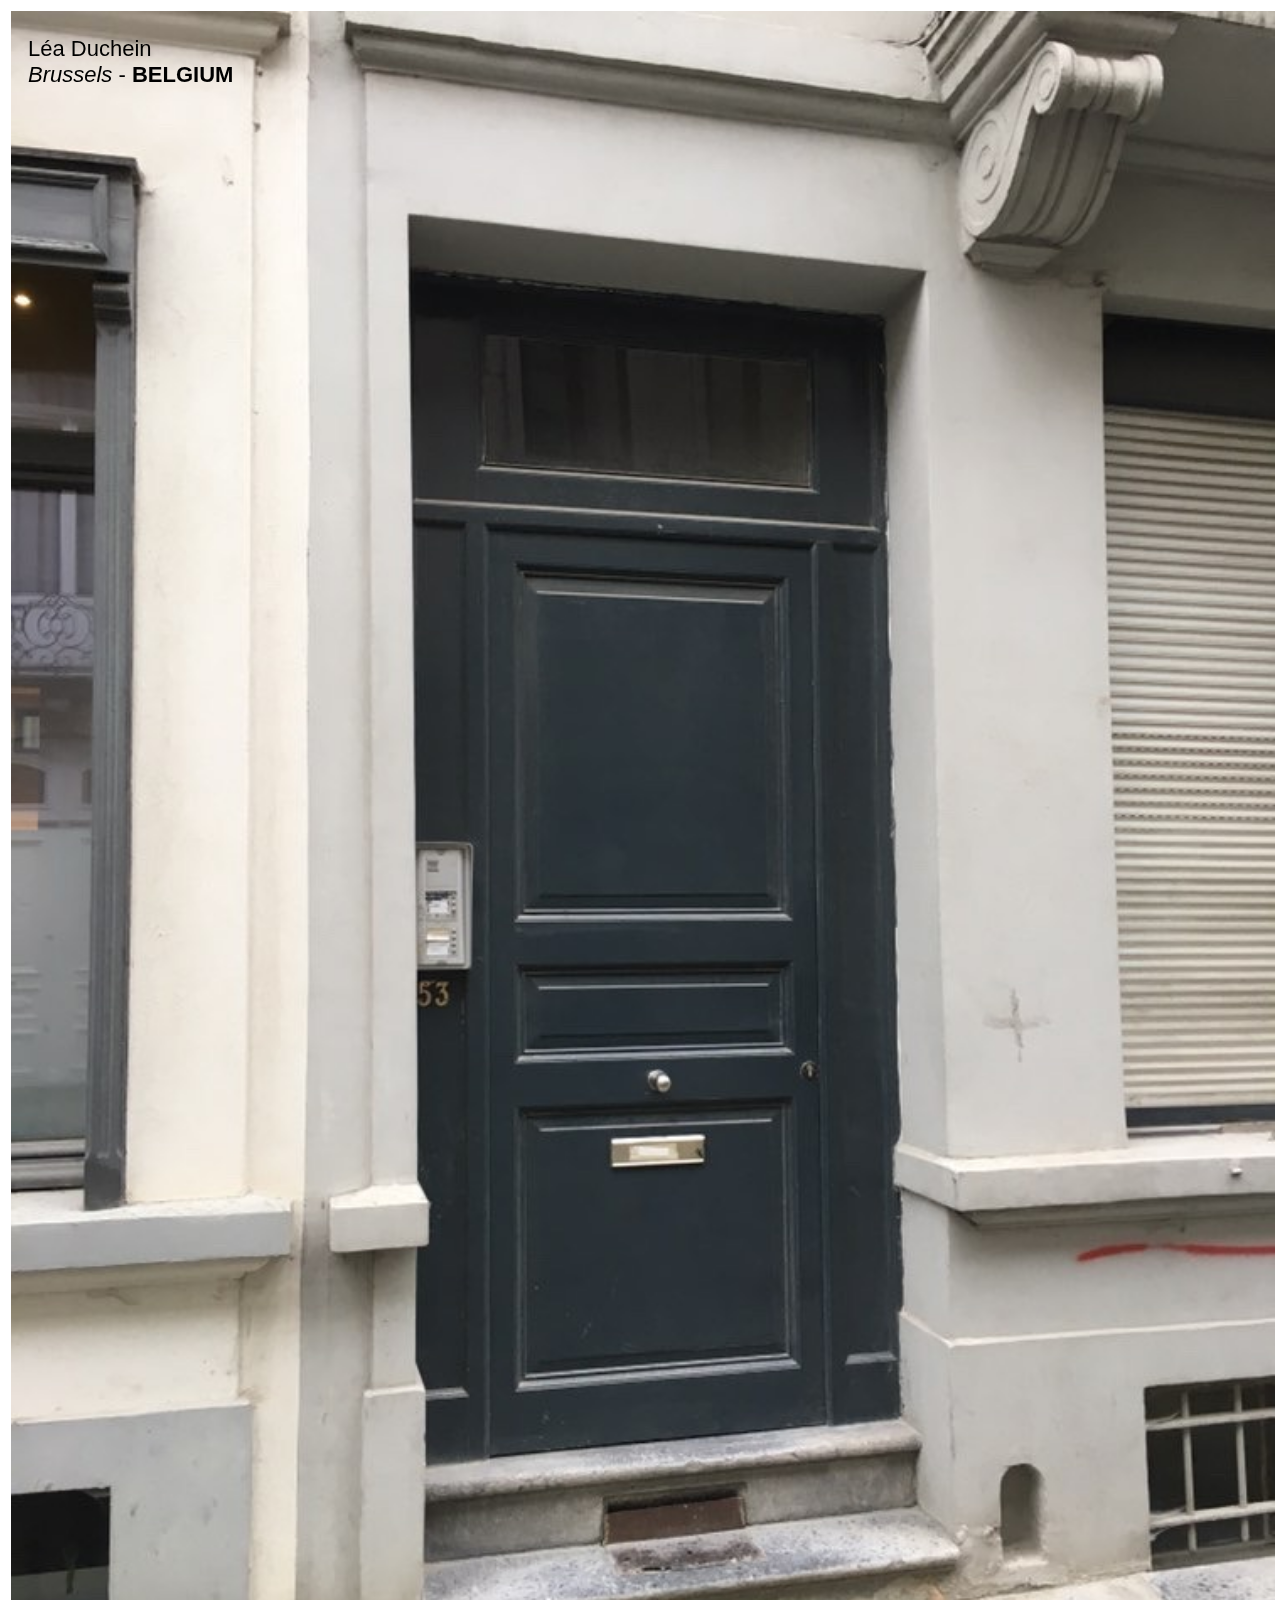
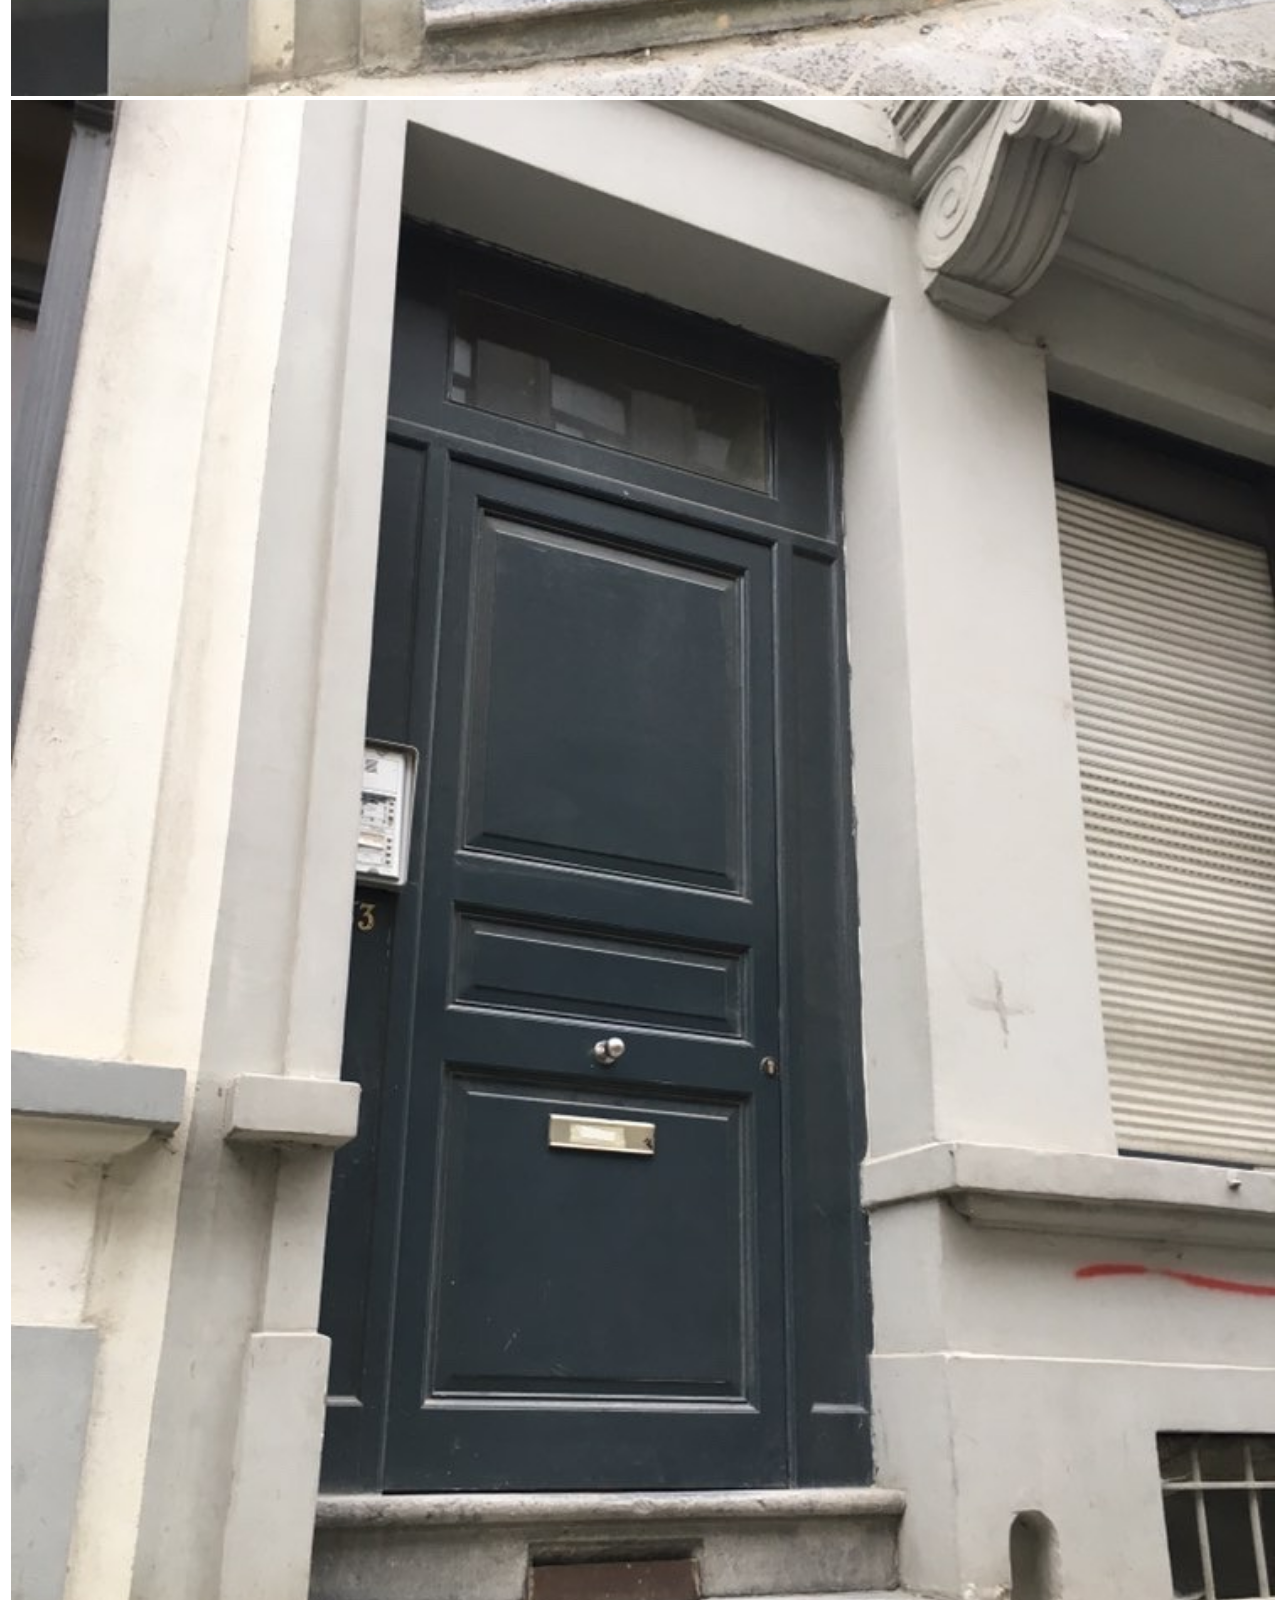
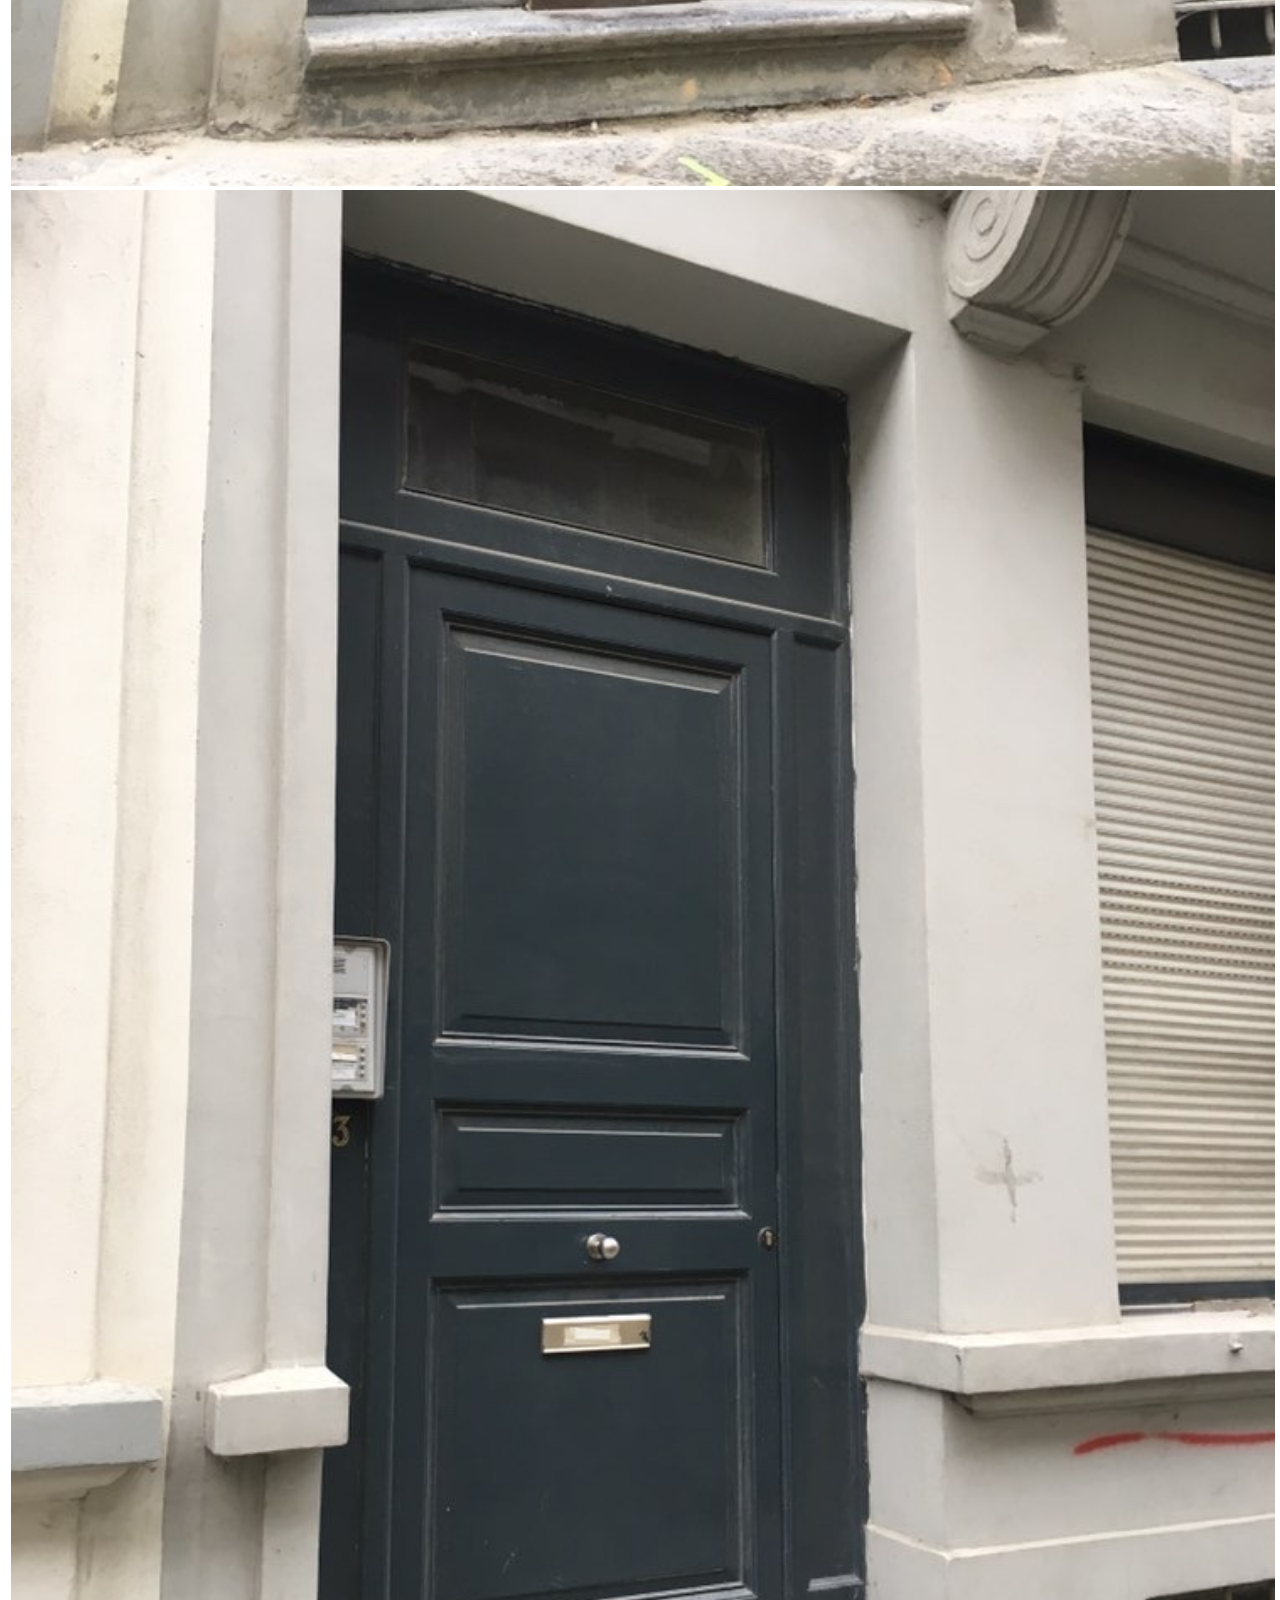
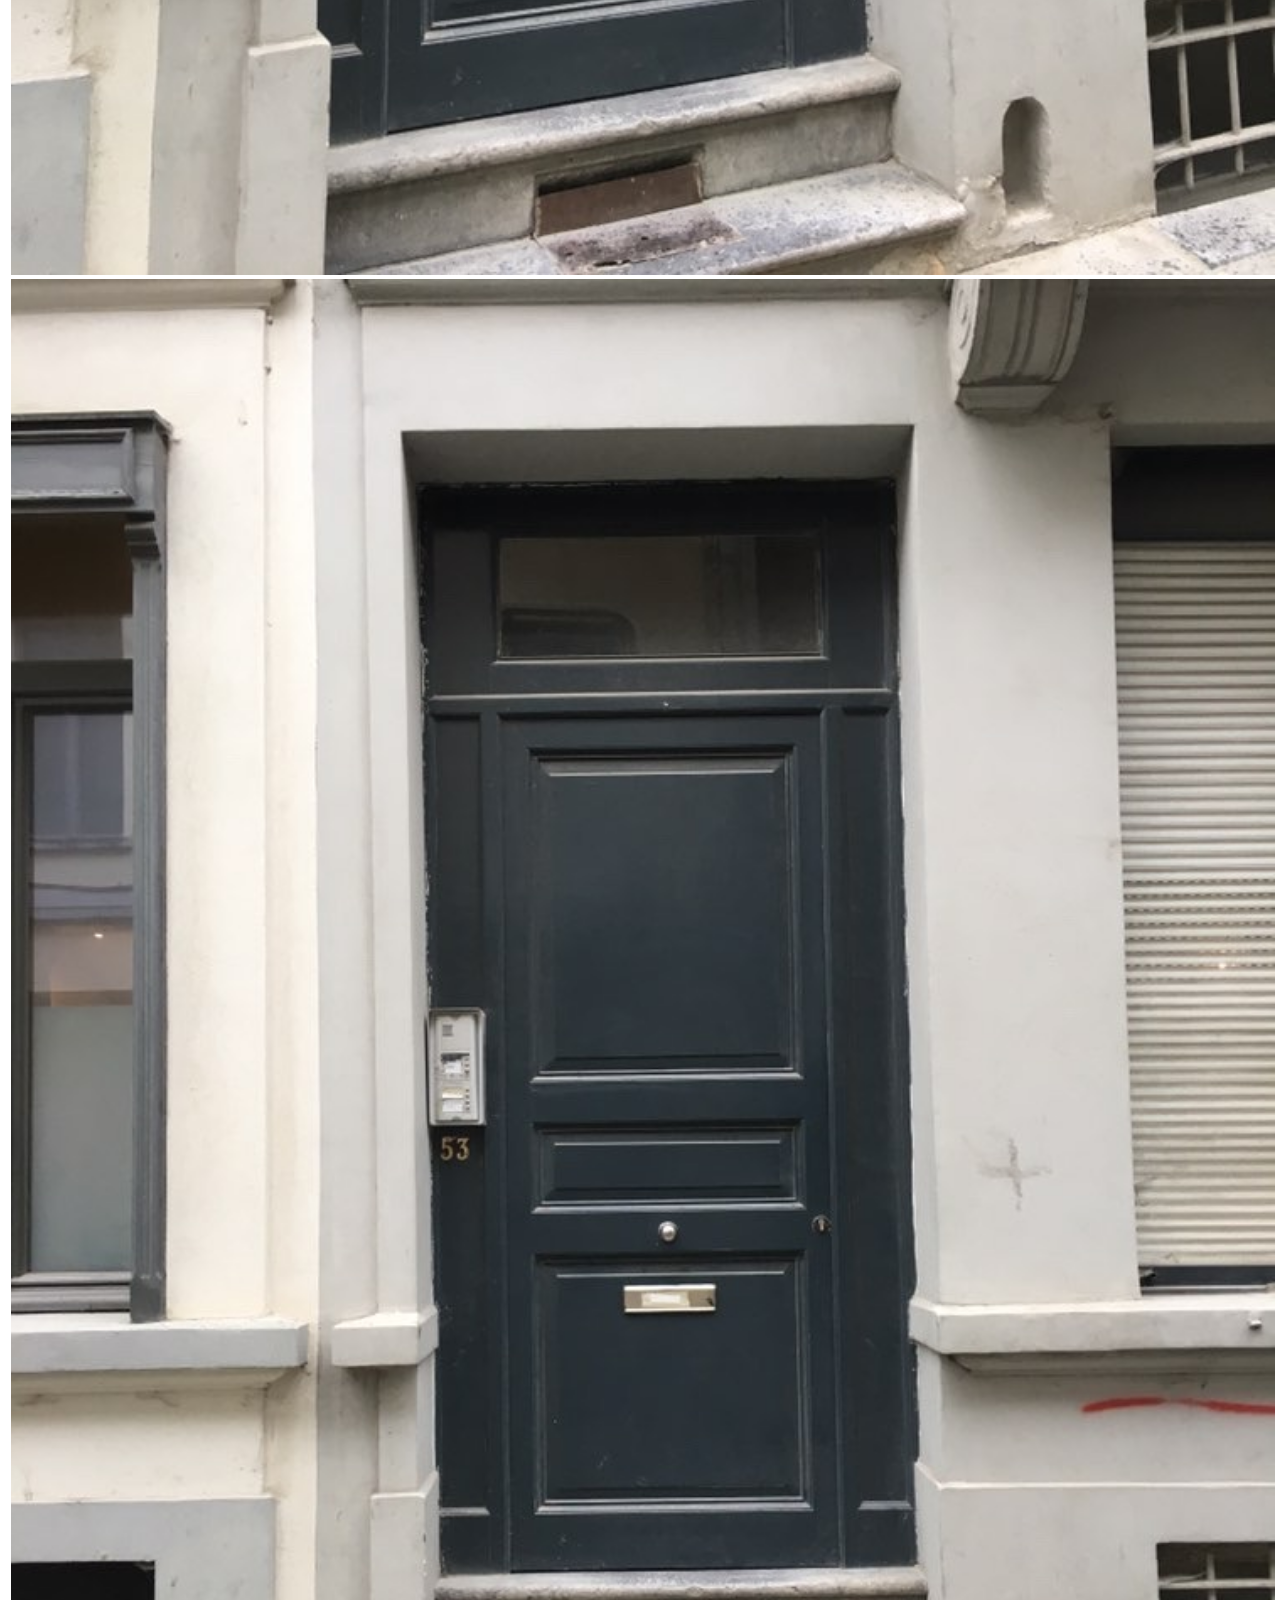
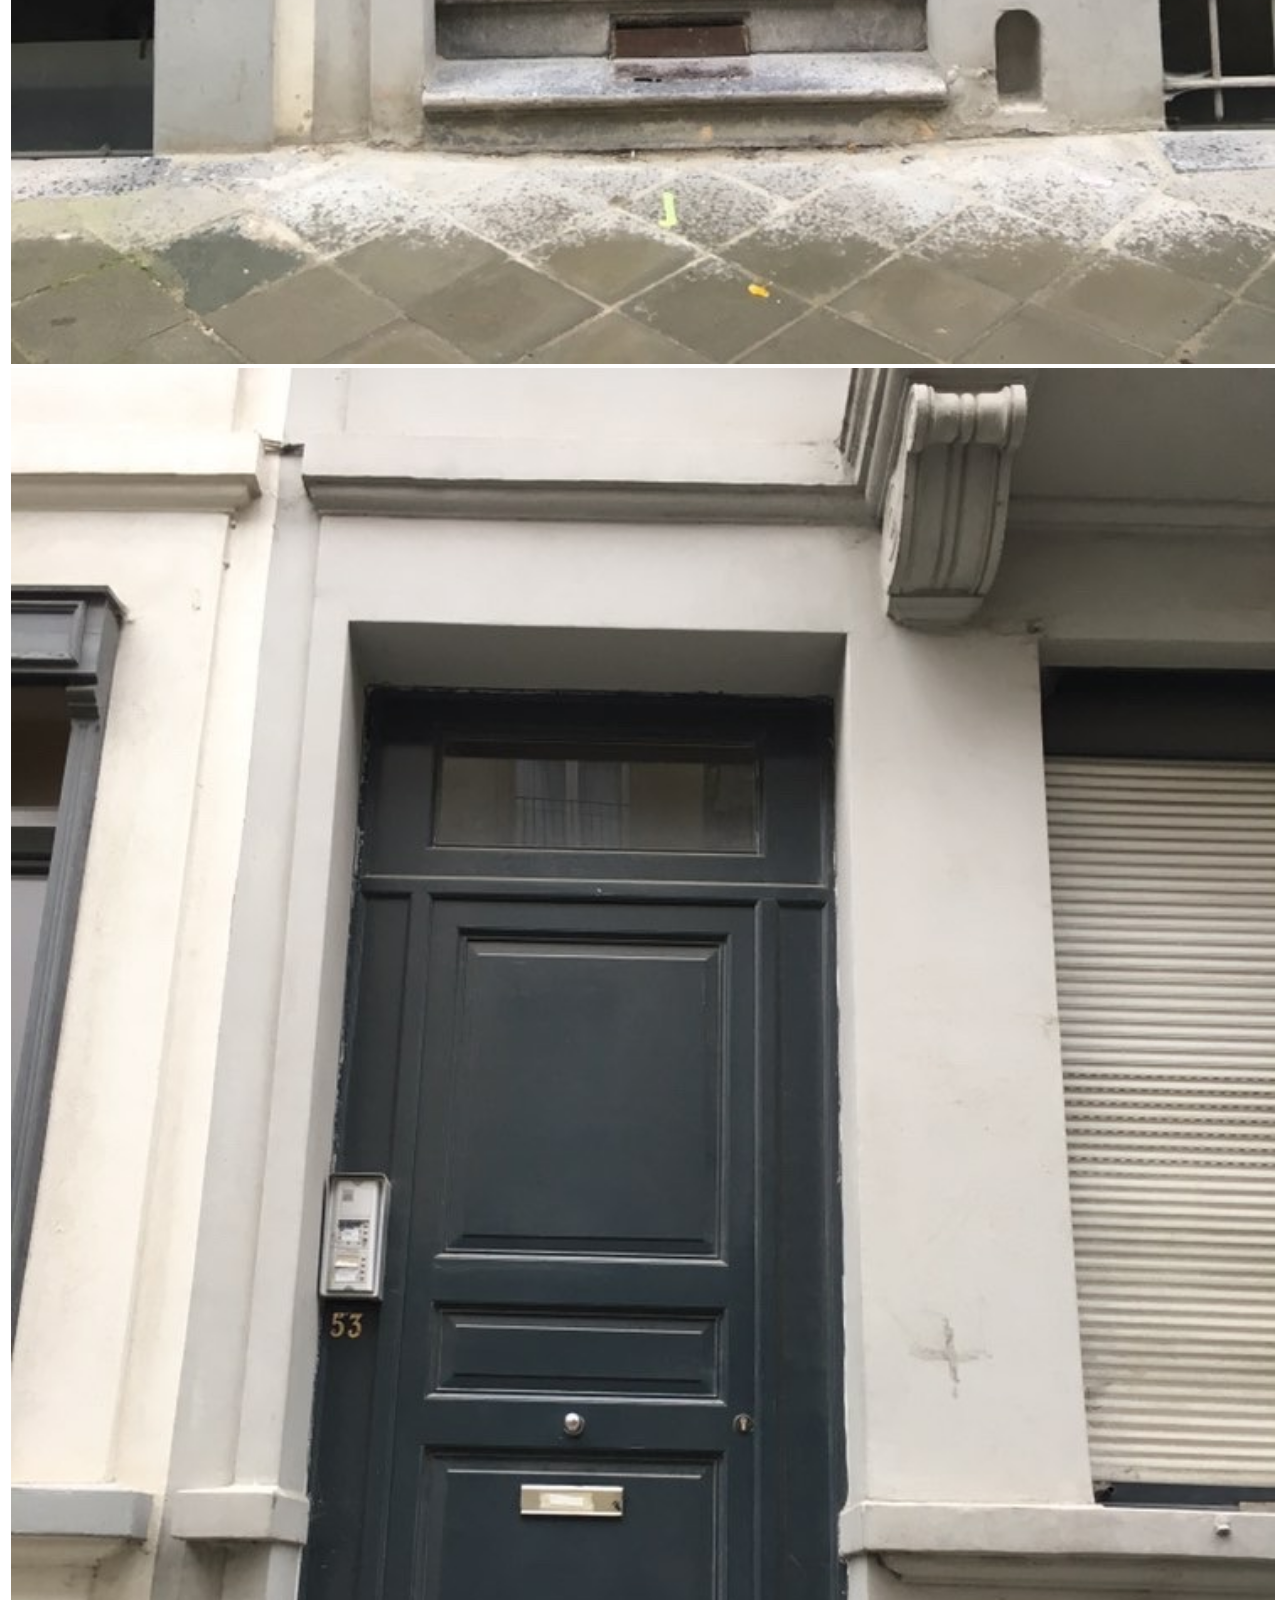
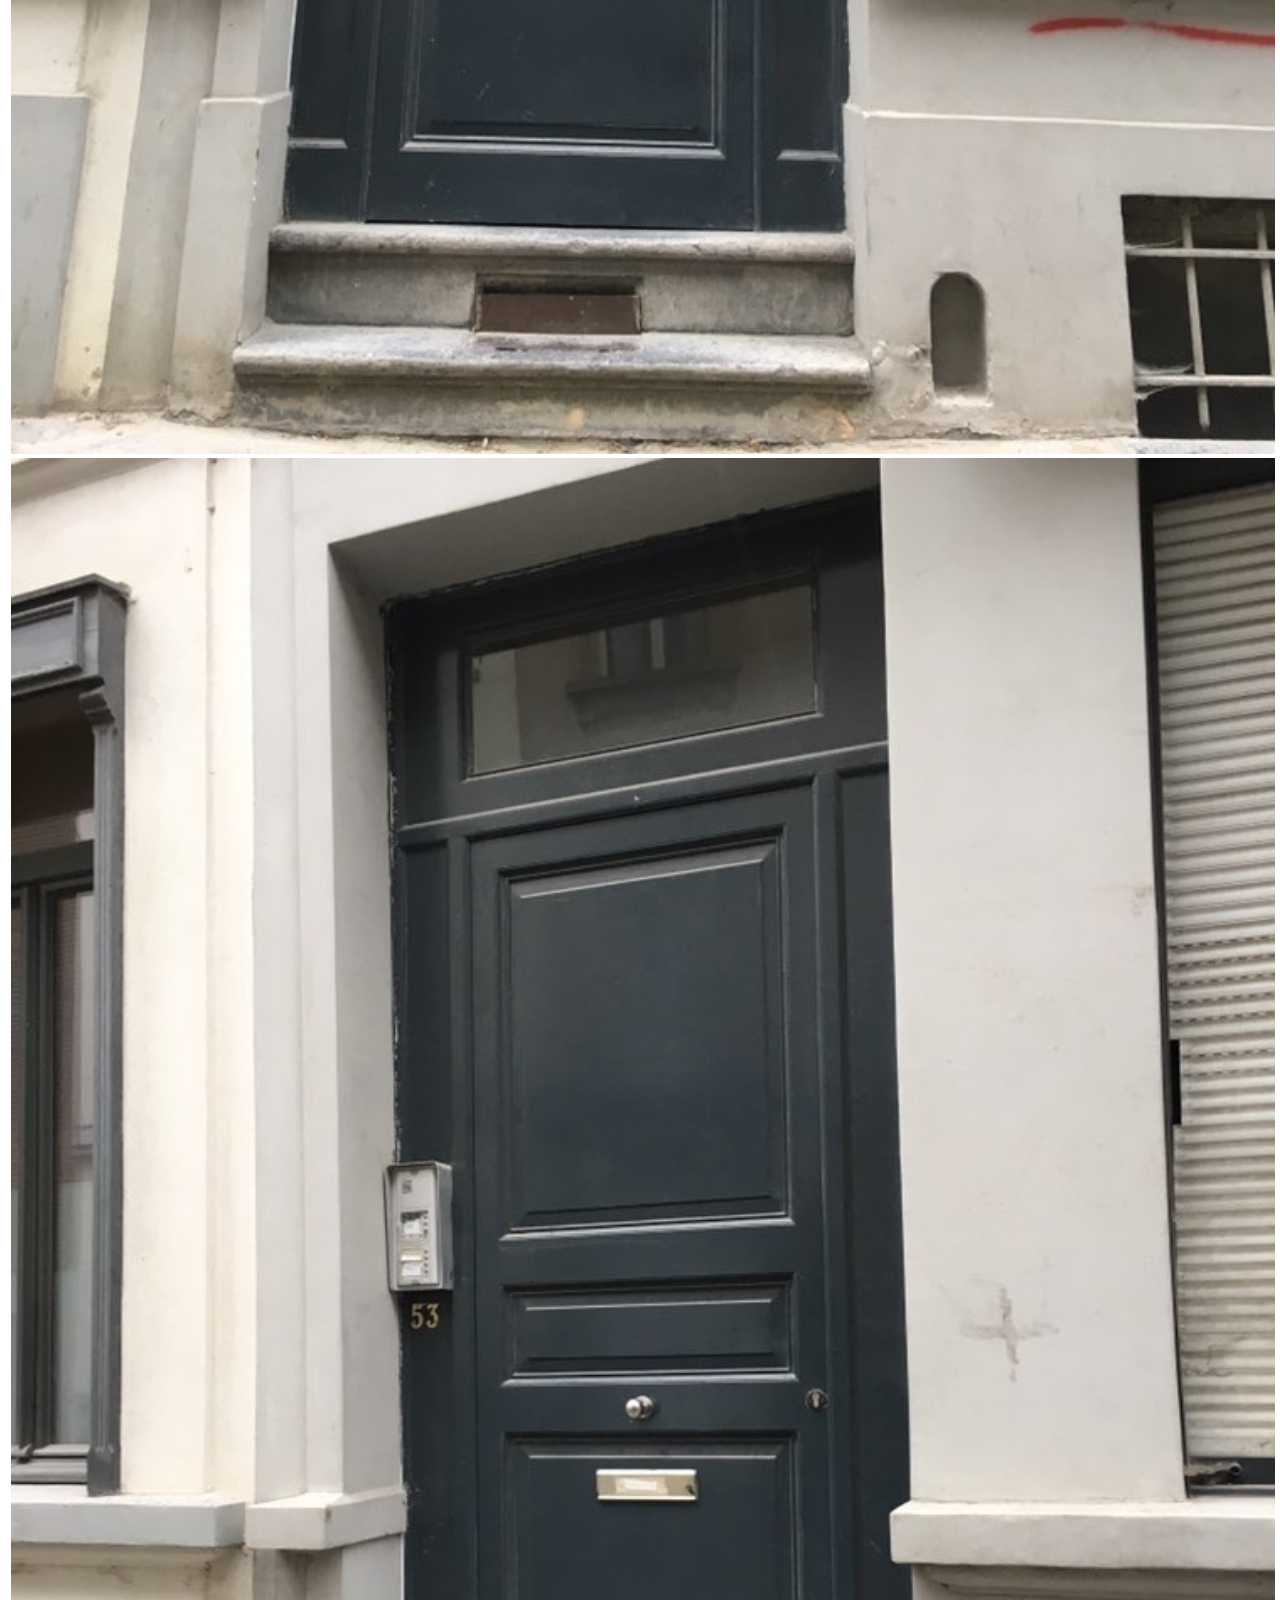
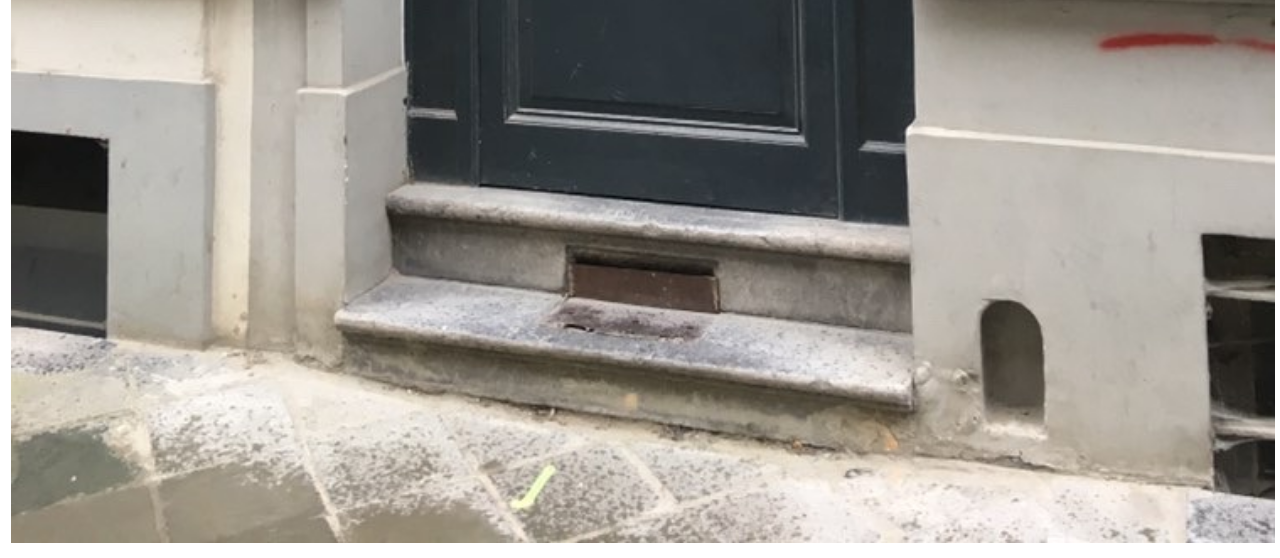
==== index-belgiumdata.html @ fcf902a3 "Add files via upload" ====
<!doctype html>

<html>

<head>
<meta charset="utf-8">
<meta name="viewport" content="width=device-width, initial-scale=1.0">
<title>initial data</title>
<link rel="stylesheet" href="belgiumdata.css">

</head>

<body>

<div id="OvsK">
        <p><br>Léa Duchein<br><i>Brussels</i> - <b>BELGIUM</b></p>
      
</div>



    <div class="row">
        <div class="clm">
            <img src="img/lea1.JPG" alt="pic"> 
        </div>
        <div class="clm">
            <img src="img/lea2.JPG" alt="pic2">
        </div>
        <div class="clm">
            <img src="img/lea3.JPG" alt="pic3">
        </div>
        <div class="clm">
            <img src="img/lea4.JPG" alt="pic4">
        </div>
        <div class="clm">
            <img src="img/lea5.JPG" alt="pic5" >
        </div>
        <div class="clm">
            <img src="img/lea6.JPG" alt="pic6" >
        </div>
    </div>
     
  

     

</body>
</html>
---- belgiumdata.css ----
* {
    margin: 10;
    padding: 0;
}

body {

}

img {

width: 100%;
height: auto;
}
#OvsK {
    font-family: Arial, Helvetica, sans-serif;
    position: fixed;
    font-size:22px;
    margin-top: -20px;
    margin-left: 20px;
    color:black;
    z-index: 99;
    }

/*
body {
    font-family: Arial, Helvetica, sans-serif;
    font-size: 0.8em;
    width:1000vw; /* Bien sûr, plus on a de section ensuite, plus il faut agrandir cette valeur 
    overflow-y: hidden;
    background: white;
} 

#section-intro {
    

    background: white;
    width:95vw;
    overflow-y: hidden;
}

.column {
    float: left;
    width: 33.33%;
    padding: 5px;
  }
  
  Clear floats after image containers 
  
  */

.row {
    width:100%;  
    padding:3px;
    
    flex-wrap: wrap;
    width: 100%;
}

  .row::after {
    content: "";
    clear: both;
    display: table;
  }

  .h1 {
    vertical-align: center;
    text-align: left;
    position: absolute;
    z-index: 15;
    margin-top: -140px;
    margin-left: 15px;
    width: 100%;
    font-size: 25px;
    font-weight: normal;
    color: black;			
}
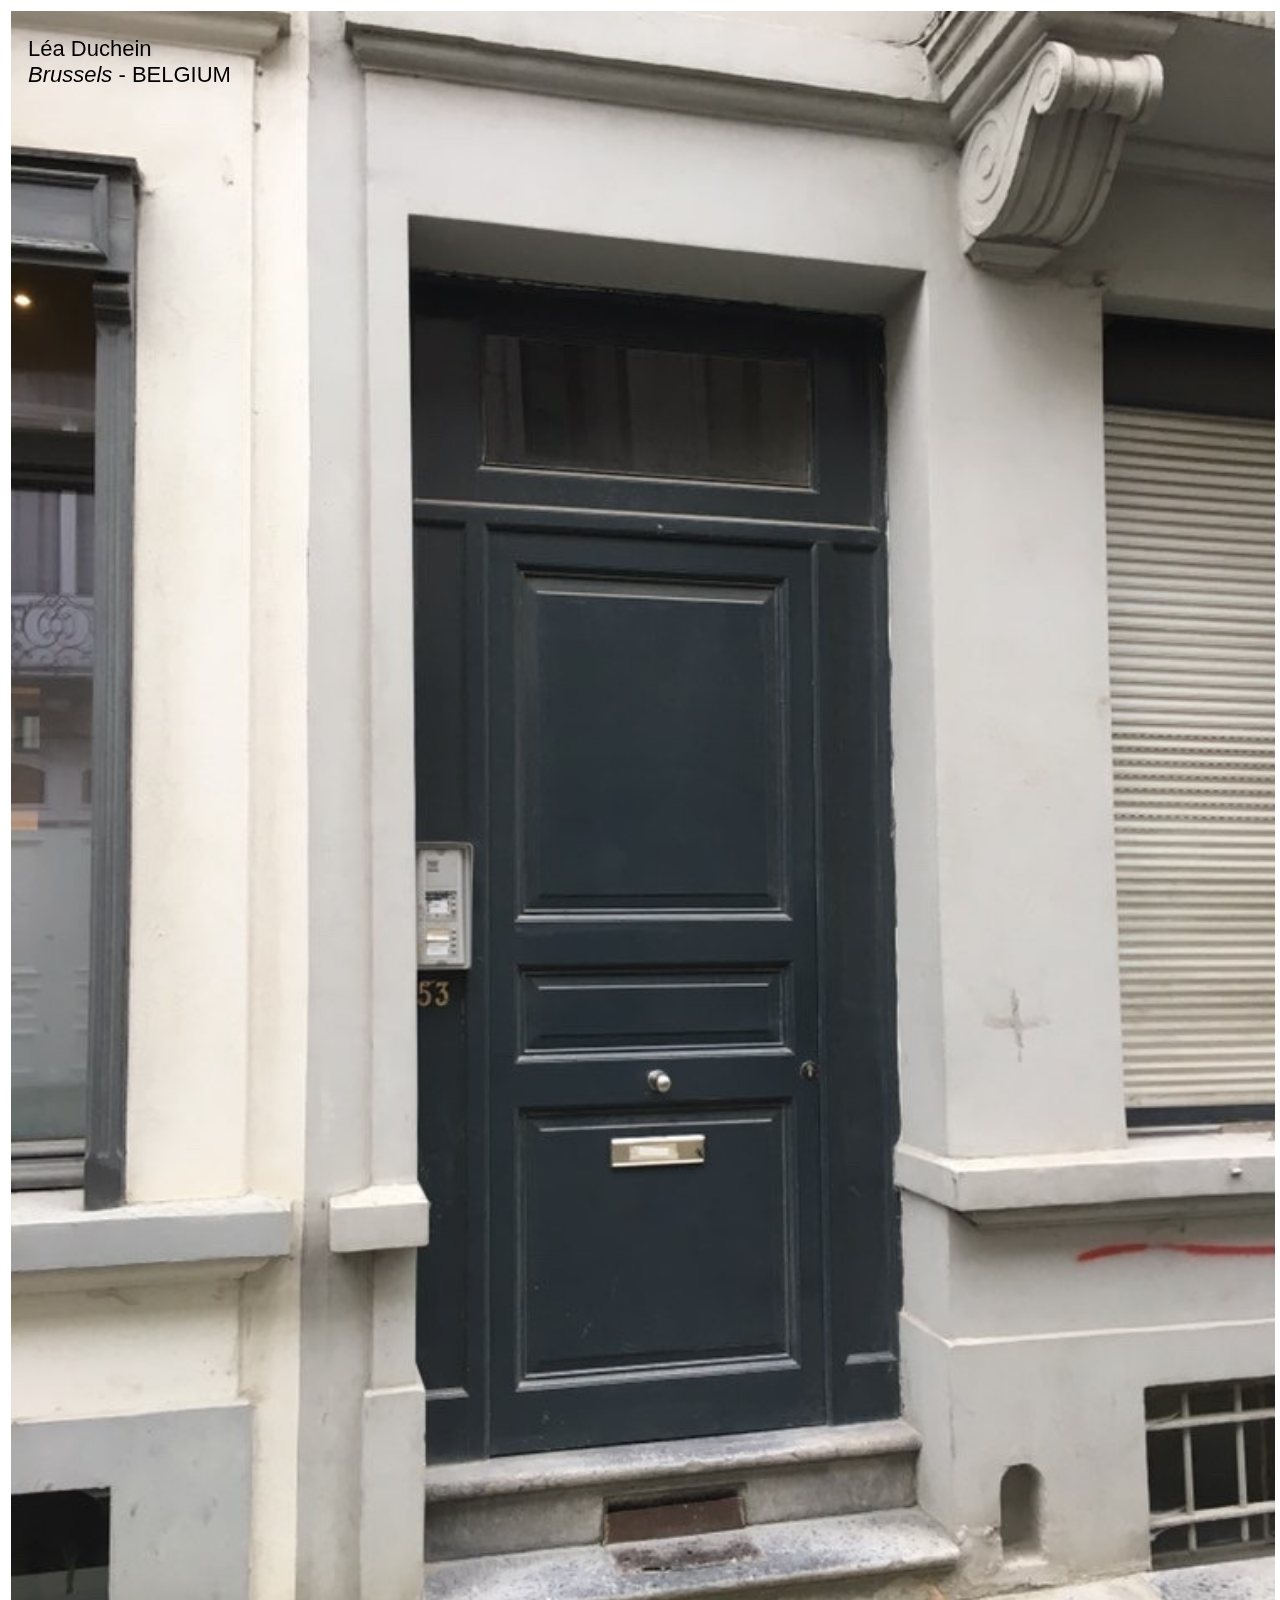
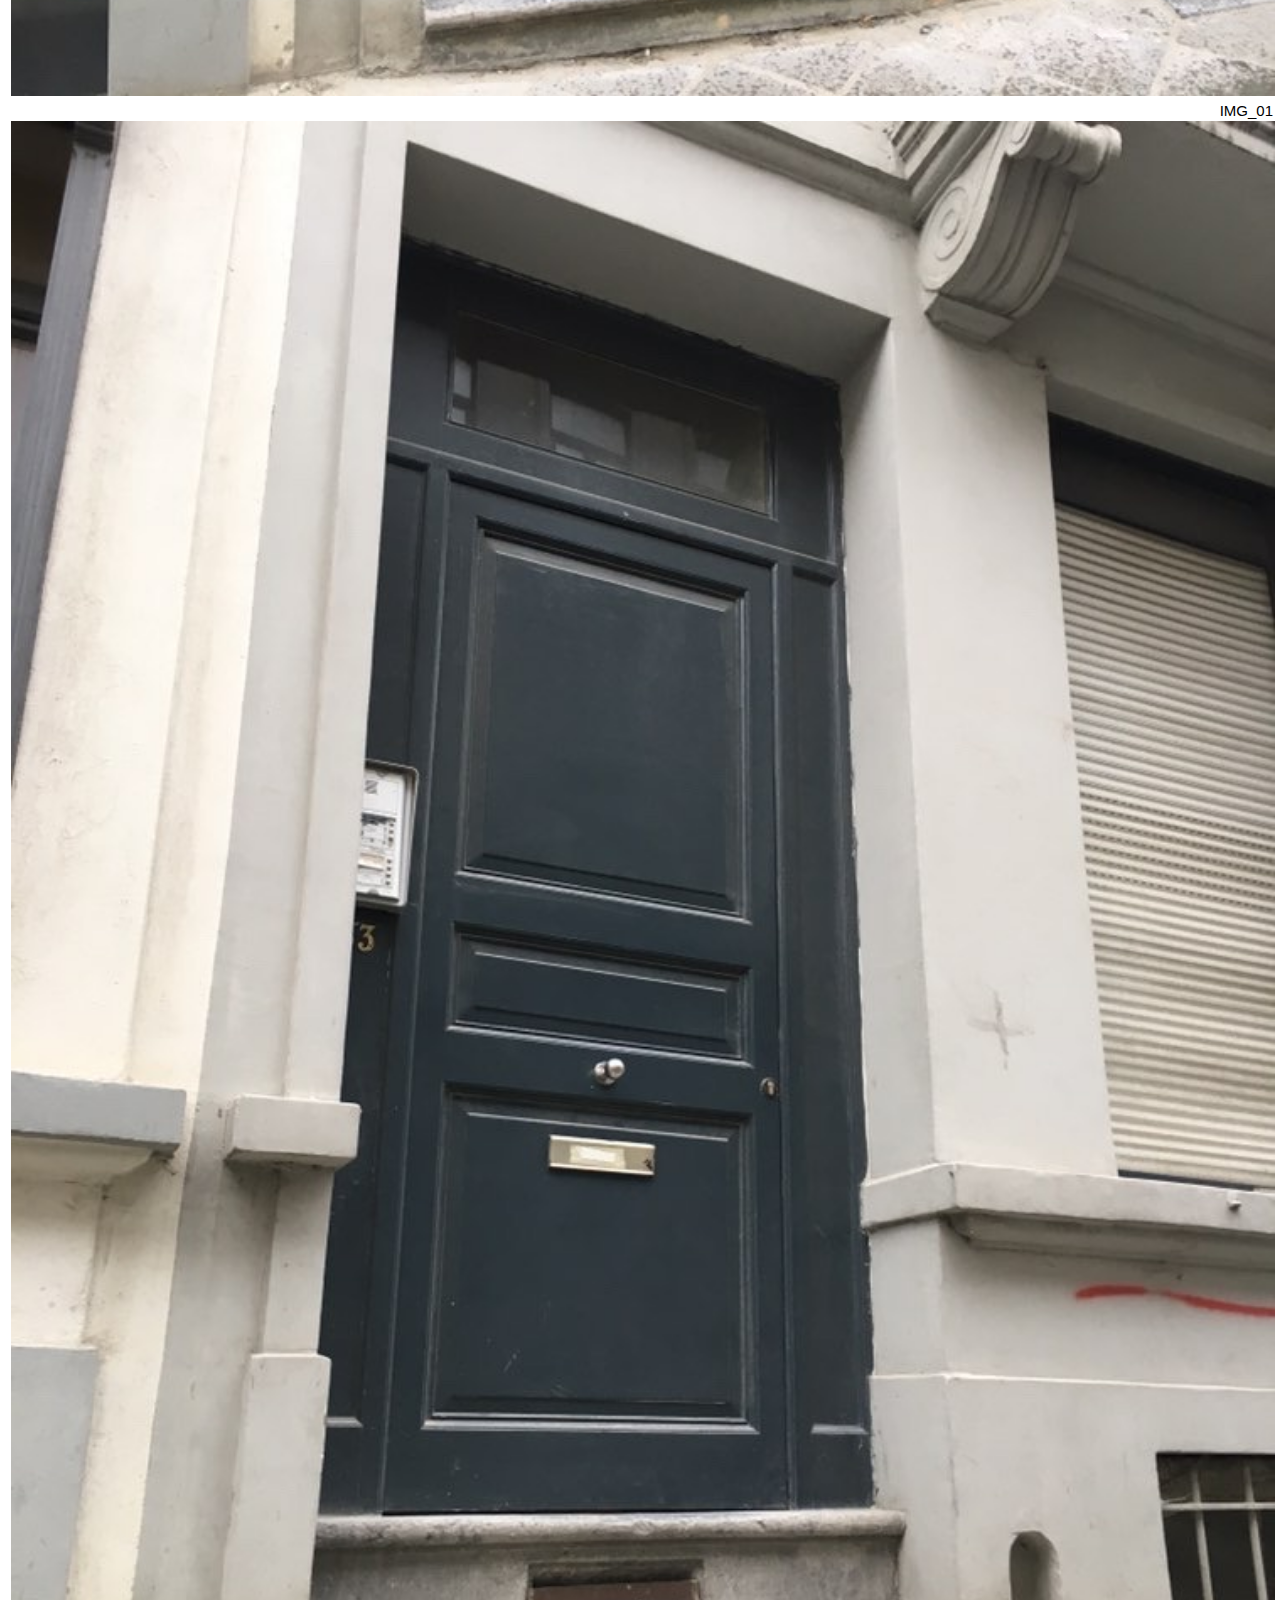
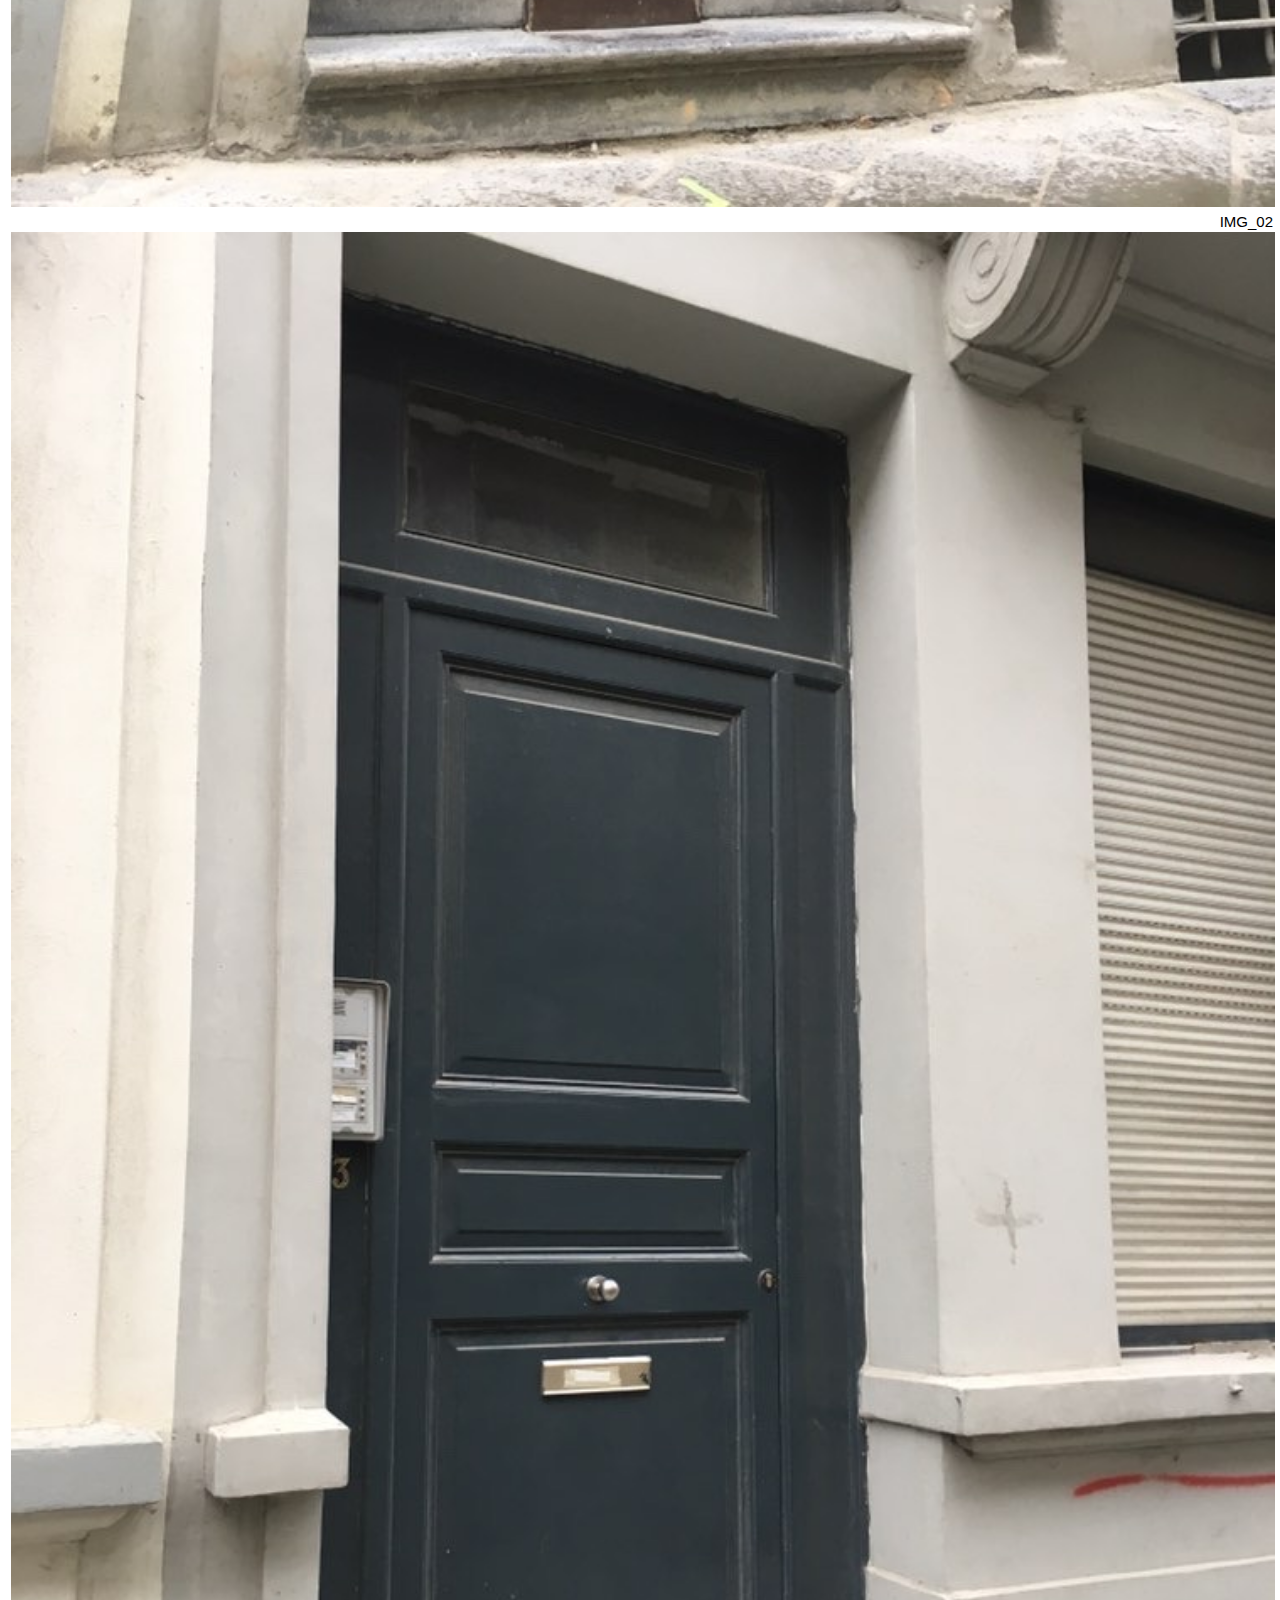
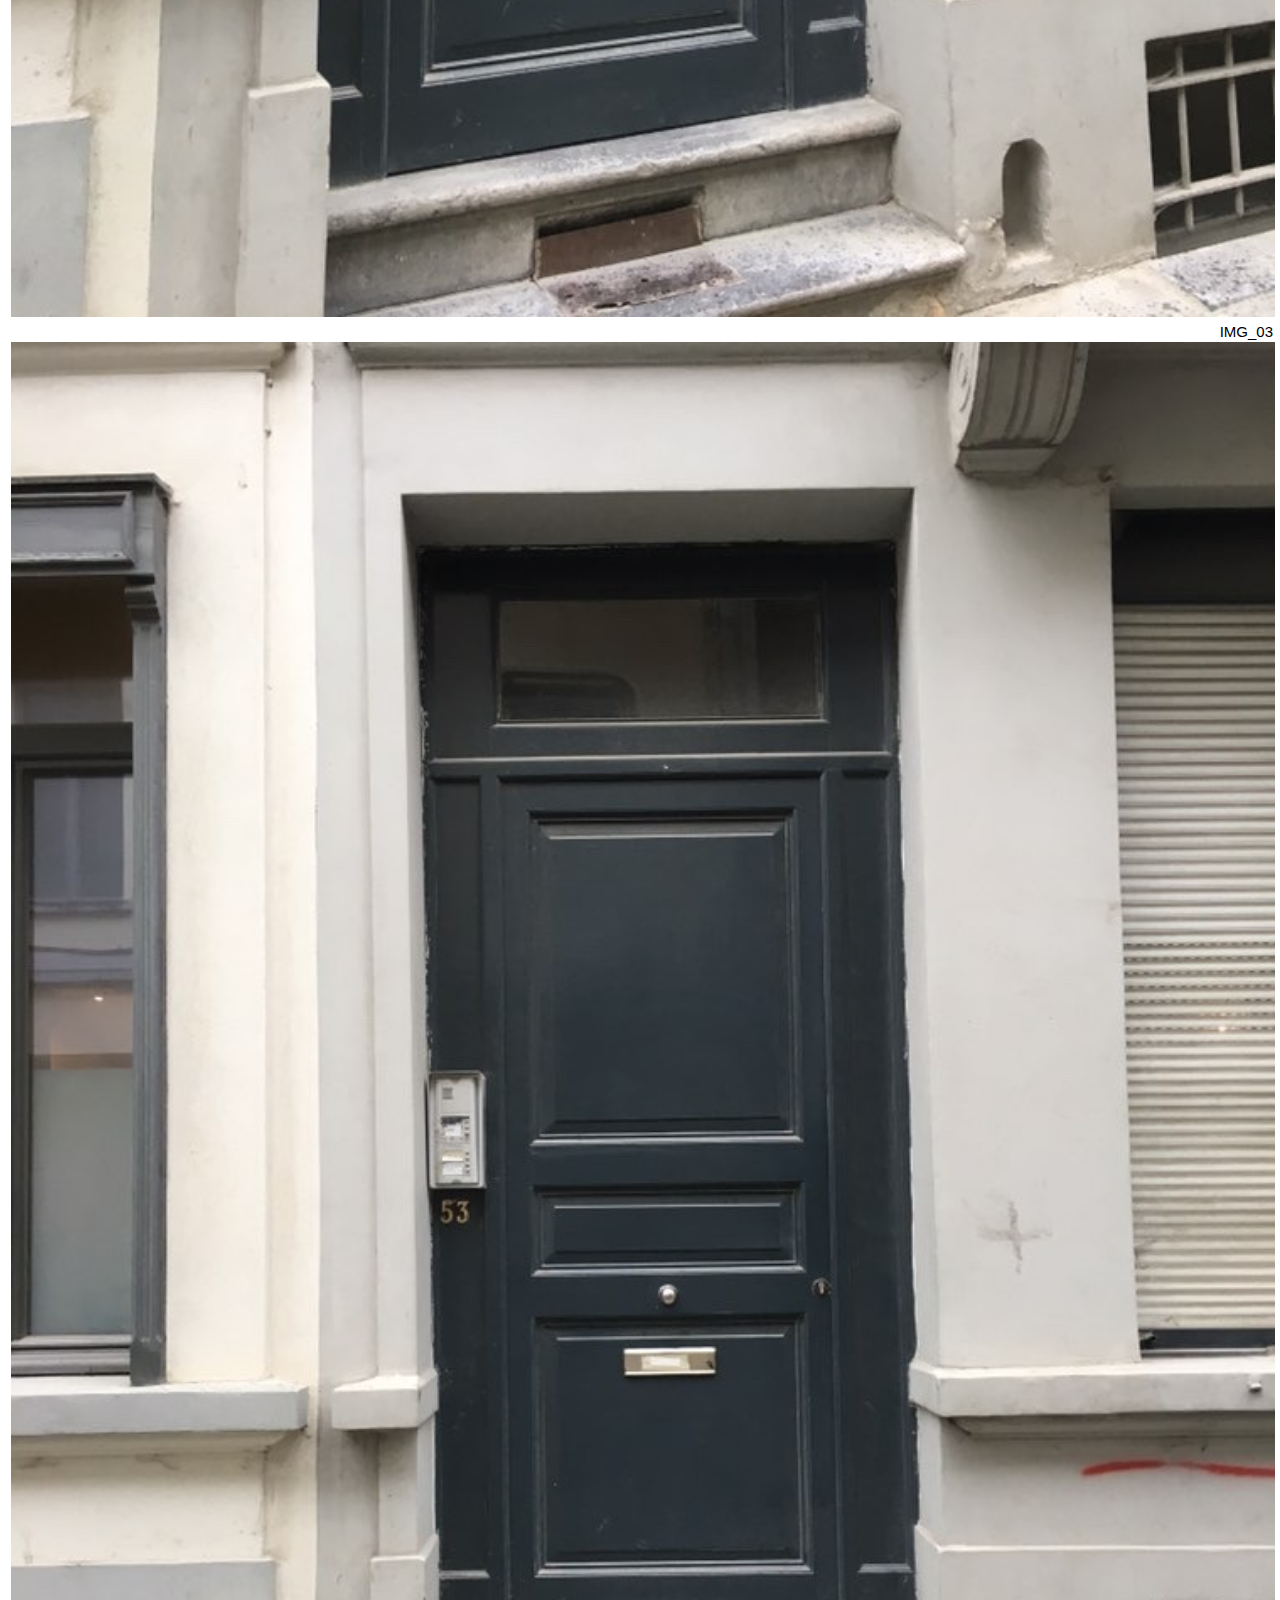
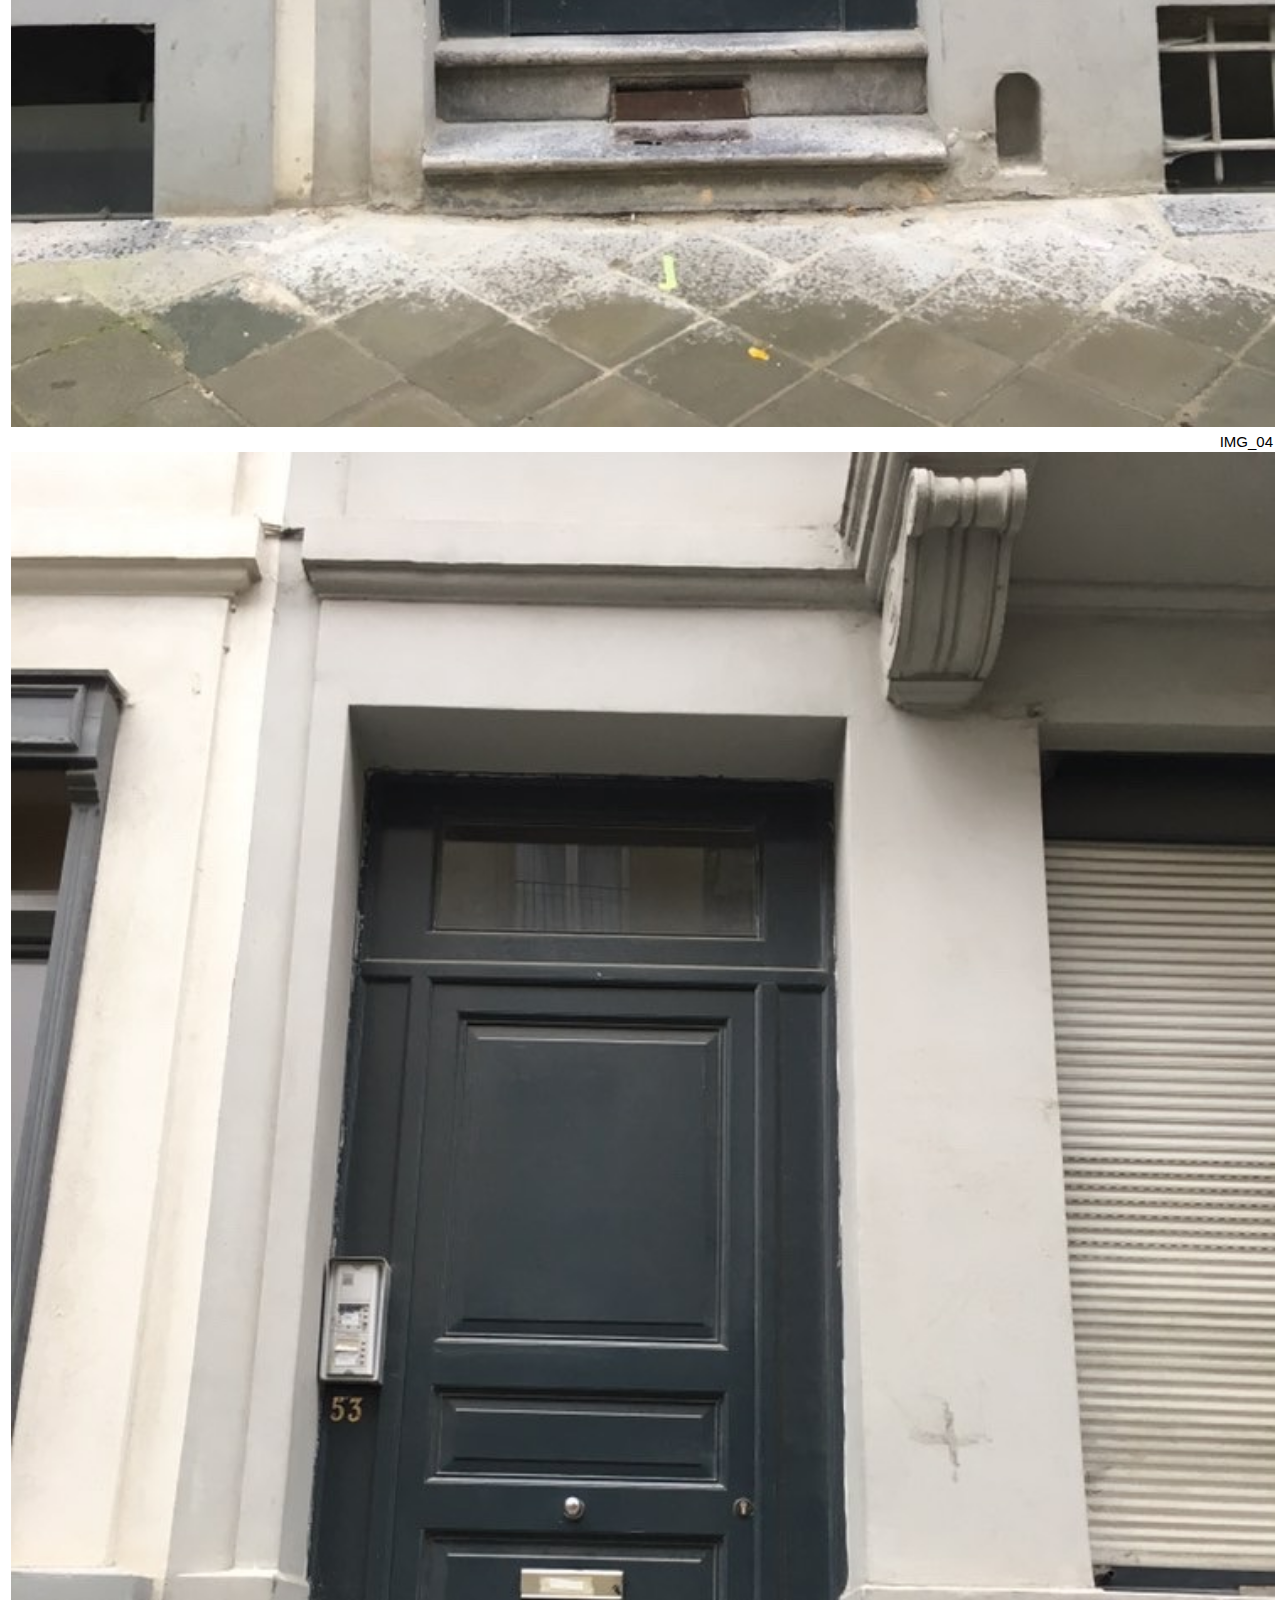
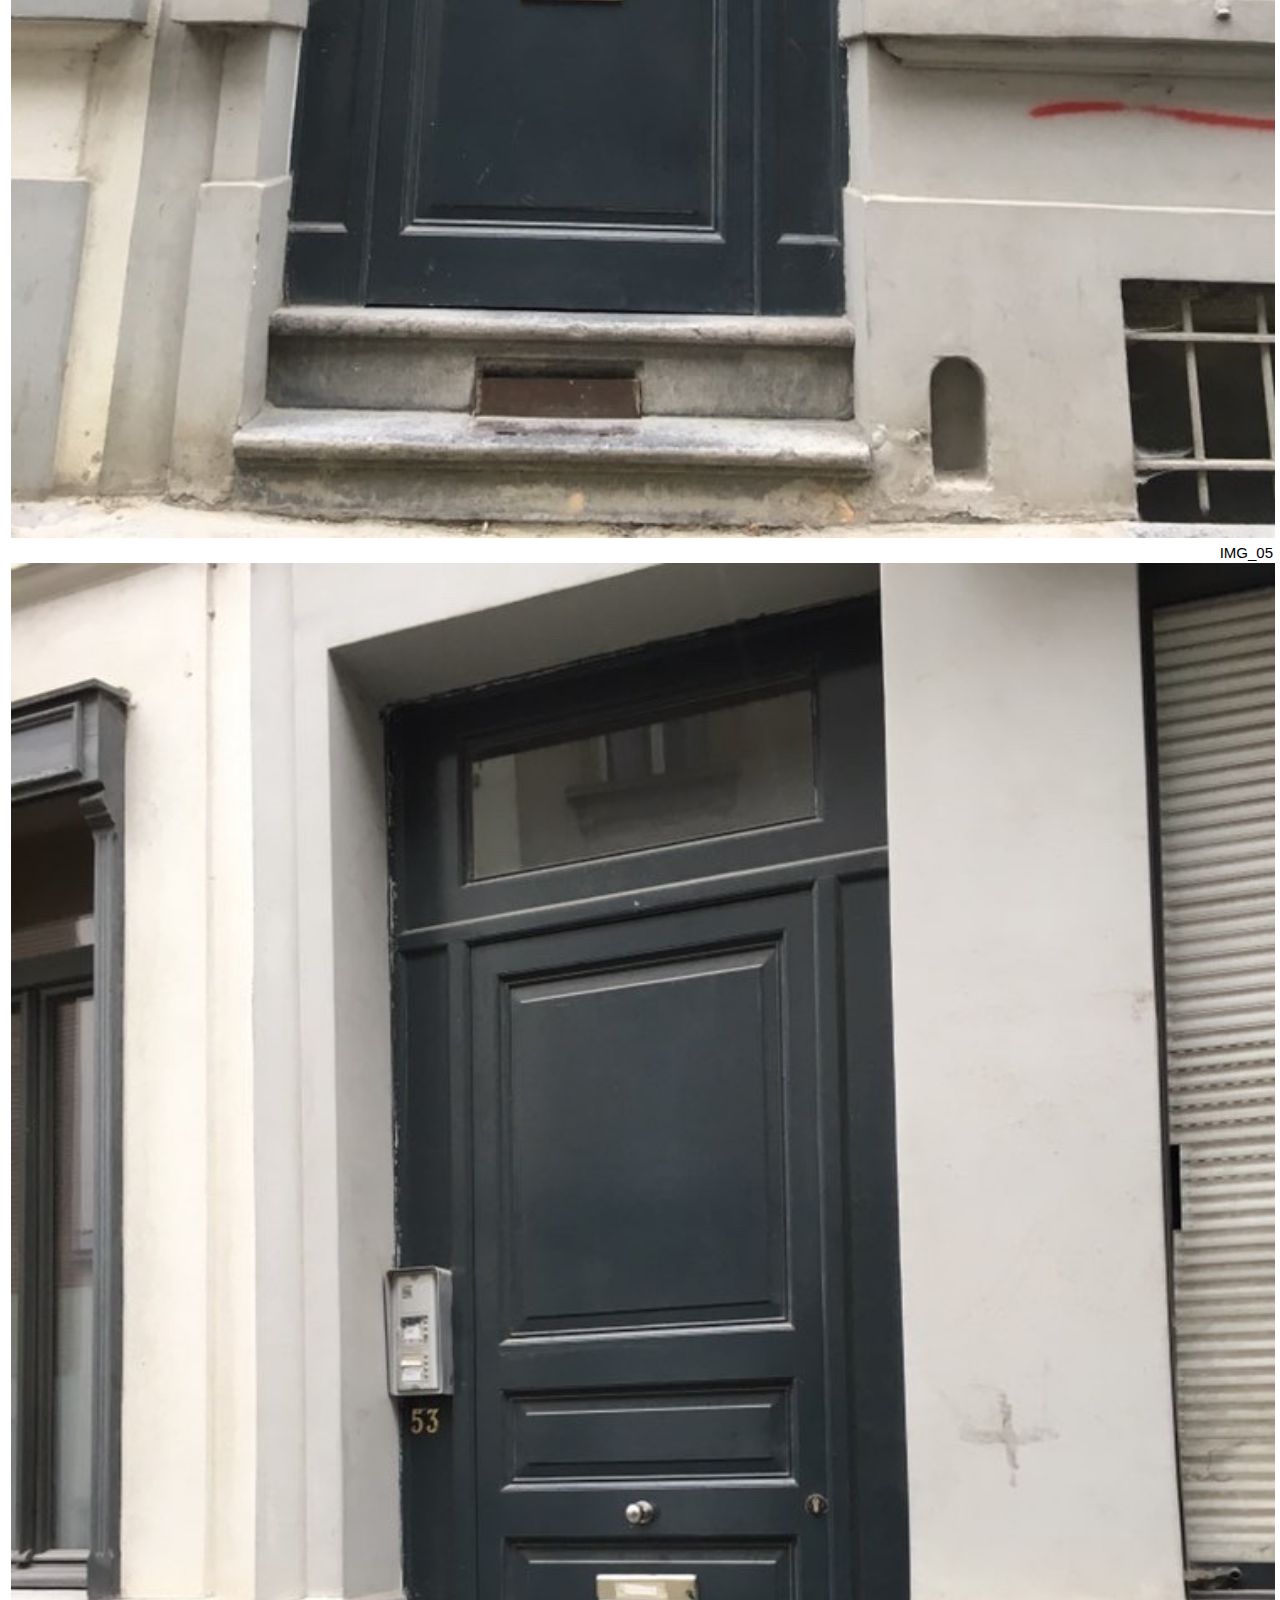
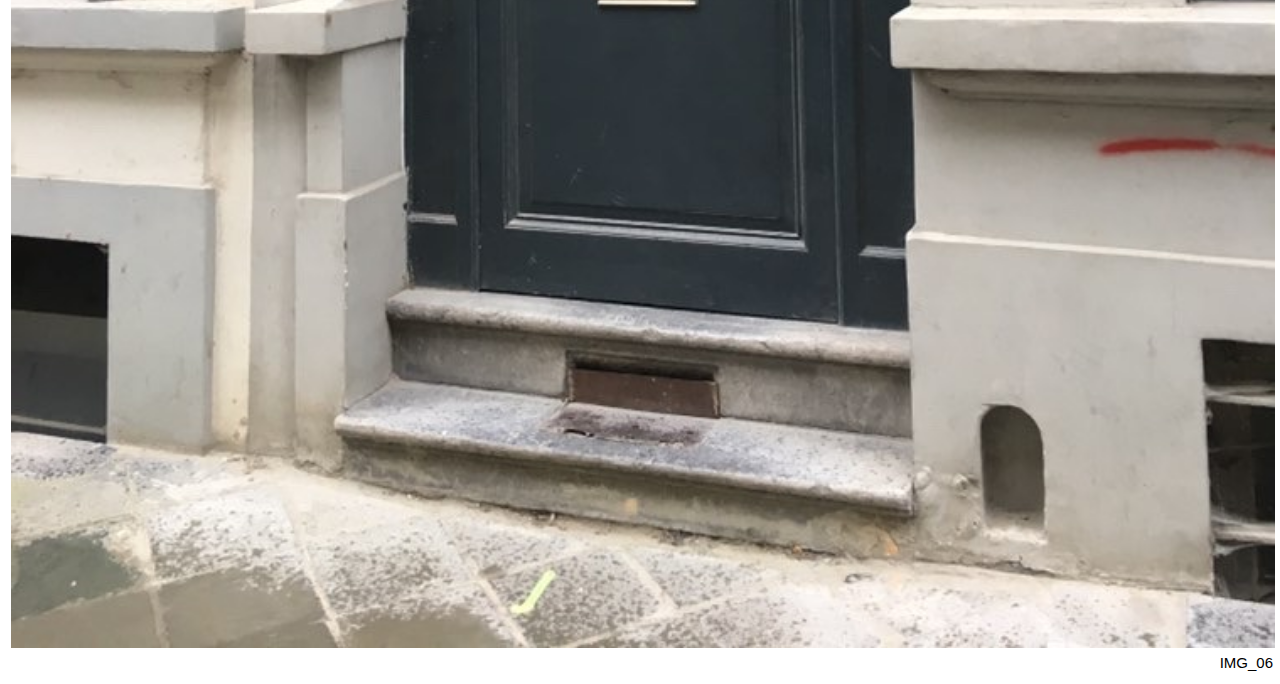
==== commit 5e130a70: "Add files via upload" ====
--- a/index-belgiumdata.html
+++ b/index-belgiumdata.html
@@ -13,7 +13,7 @@
 <body>
 
 <div id="OvsK">
-        <p><br>Léa Duchein<br><i>Brussels</i> - <b>BELGIUM</b></p>
+        <p><br>Léa Duchein<br><i>Brussels</i> - BELGIUM</p>
       
 </div>
 
@@ -22,21 +22,27 @@
     <div class="row">
         <div class="clm">
             <img src="img/lea1.JPG" alt="pic"> 
+            <figcaption> IMG_01 </figcaption>
         </div>
         <div class="clm">
             <img src="img/lea2.JPG" alt="pic2">
+            <figcaption> IMG_02 </figcaption>
         </div>
         <div class="clm">
             <img src="img/lea3.JPG" alt="pic3">
+            <figcaption> IMG_03 </figcaption>
         </div>
         <div class="clm">
             <img src="img/lea4.JPG" alt="pic4">
+            <figcaption> IMG_04 </figcaption>
         </div>
         <div class="clm">
             <img src="img/lea5.JPG" alt="pic5" >
+            <figcaption> IMG_05 </figcaption>
         </div>
         <div class="clm">
             <img src="img/lea6.JPG" alt="pic6" >
+            <figcaption> IMG_06 </figcaption>
         </div>
     </div>
      
--- a/belgiumdata.css
+++ b/belgiumdata.css
@@ -21,6 +21,28 @@
     color:black;
     z-index: 99;
     }
+
+    figcaption {
+        font-family: Arial, Helvetica, sans-serif;
+        padding: 2px;
+        text-align: right;
+        font-size:15px;
+      }   
+
+      .row {
+        width:100%;  
+        padding:3px;
+        
+        flex-wrap: wrap;
+        width: 100%;
+    }
+    
+      .row::after {
+        content: "";
+        clear: both;
+        display: table;
+      }
+    
 
 /*
 body {
@@ -49,30 +71,5 @@
   
   */
 
-.row {
-    width:100%;  
-    padding:3px;
-    
-    flex-wrap: wrap;
-    width: 100%;
-}
 
-  .row::after {
-    content: "";
-    clear: both;
-    display: table;
-  }
 
-  .h1 {
-    vertical-align: center;
-    text-align: left;
-    position: absolute;
-    z-index: 15;
-    margin-top: -140px;
-    margin-left: 15px;
-    width: 100%;
-    font-size: 25px;
-    font-weight: normal;
-    color: black;			
-}
-
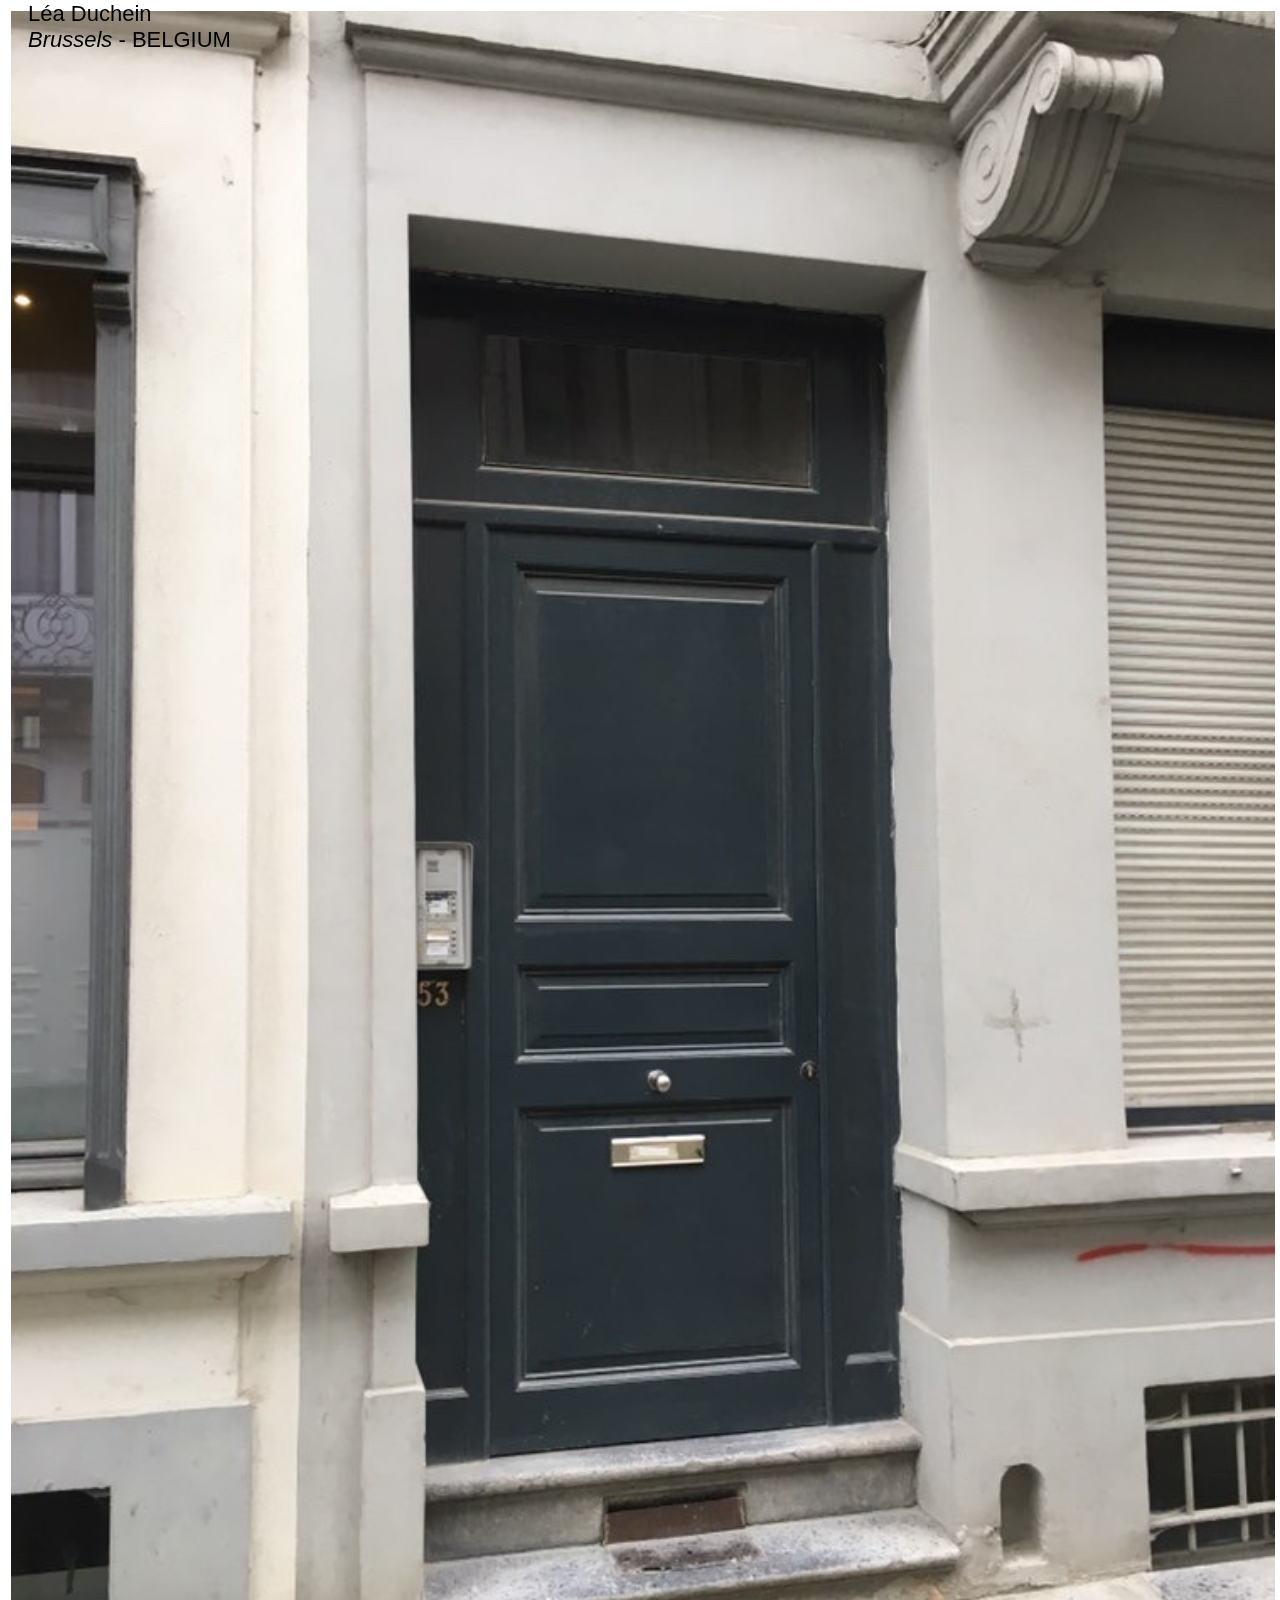
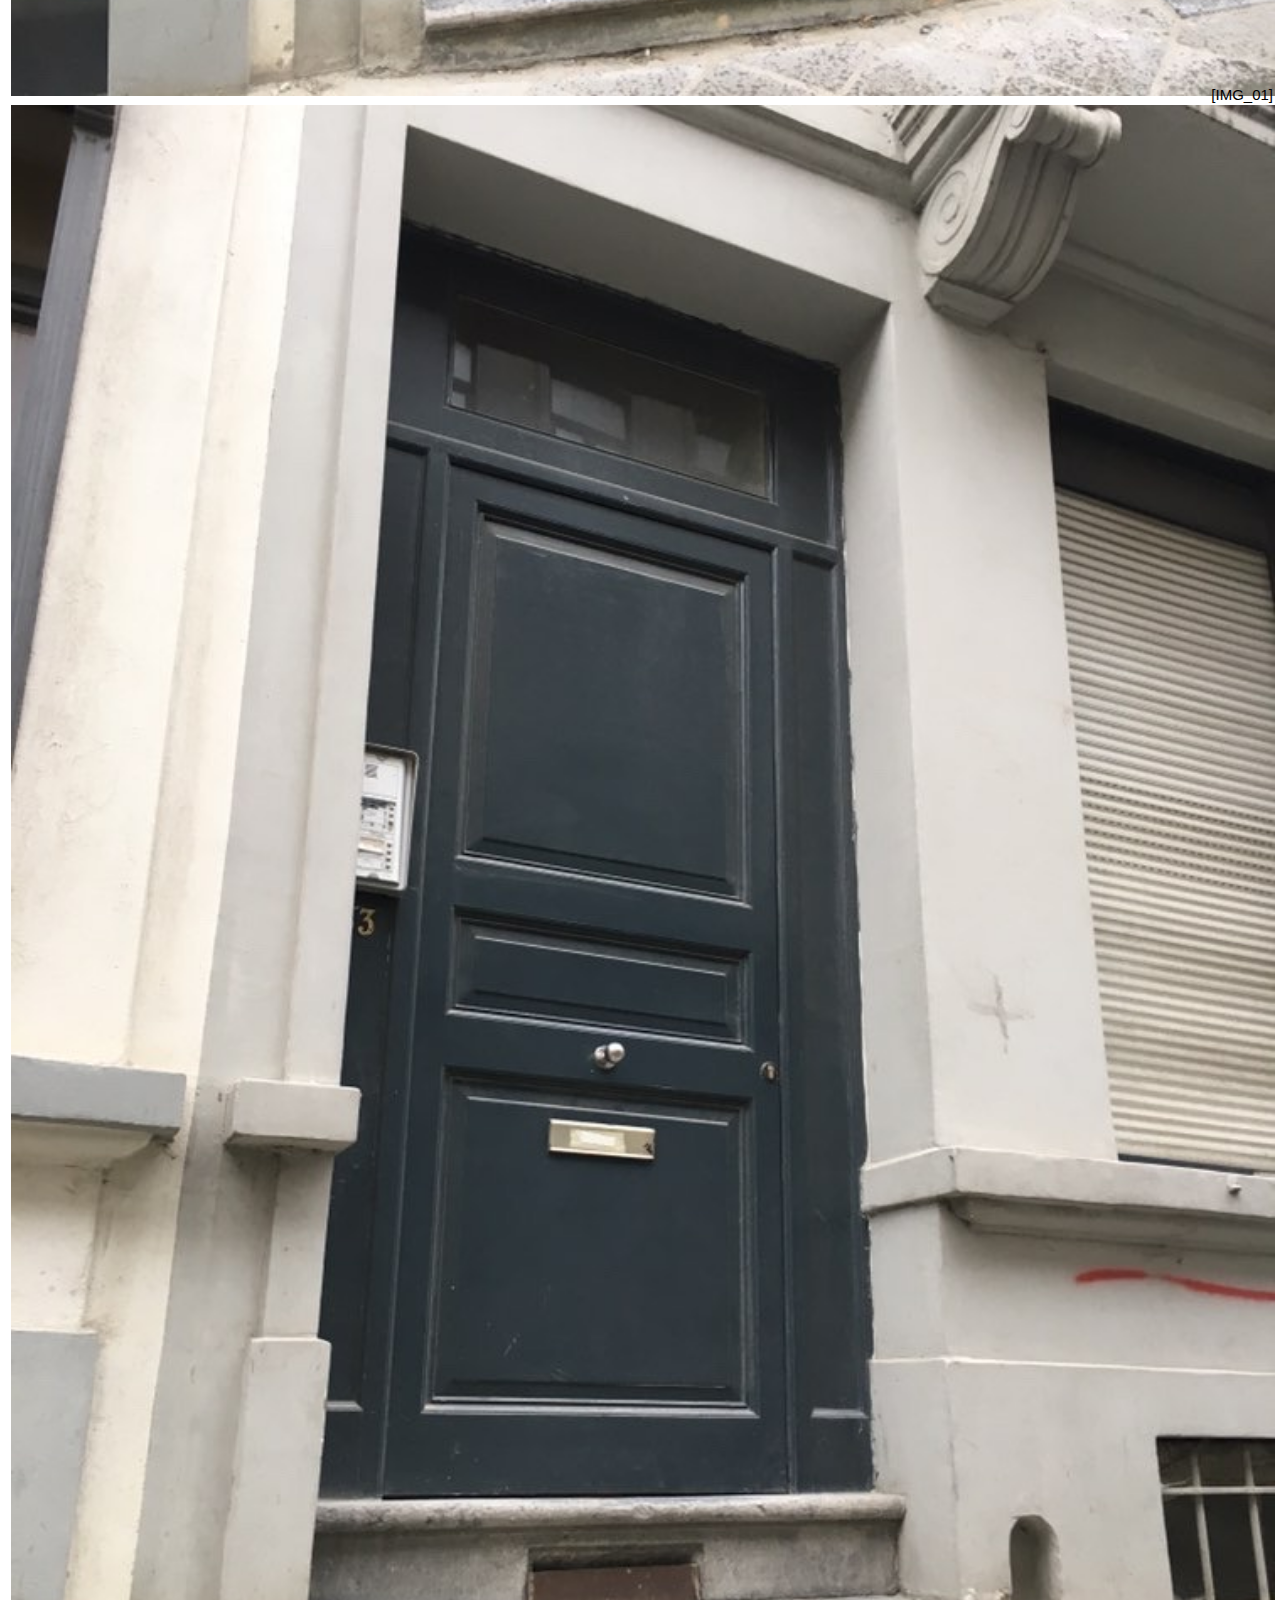
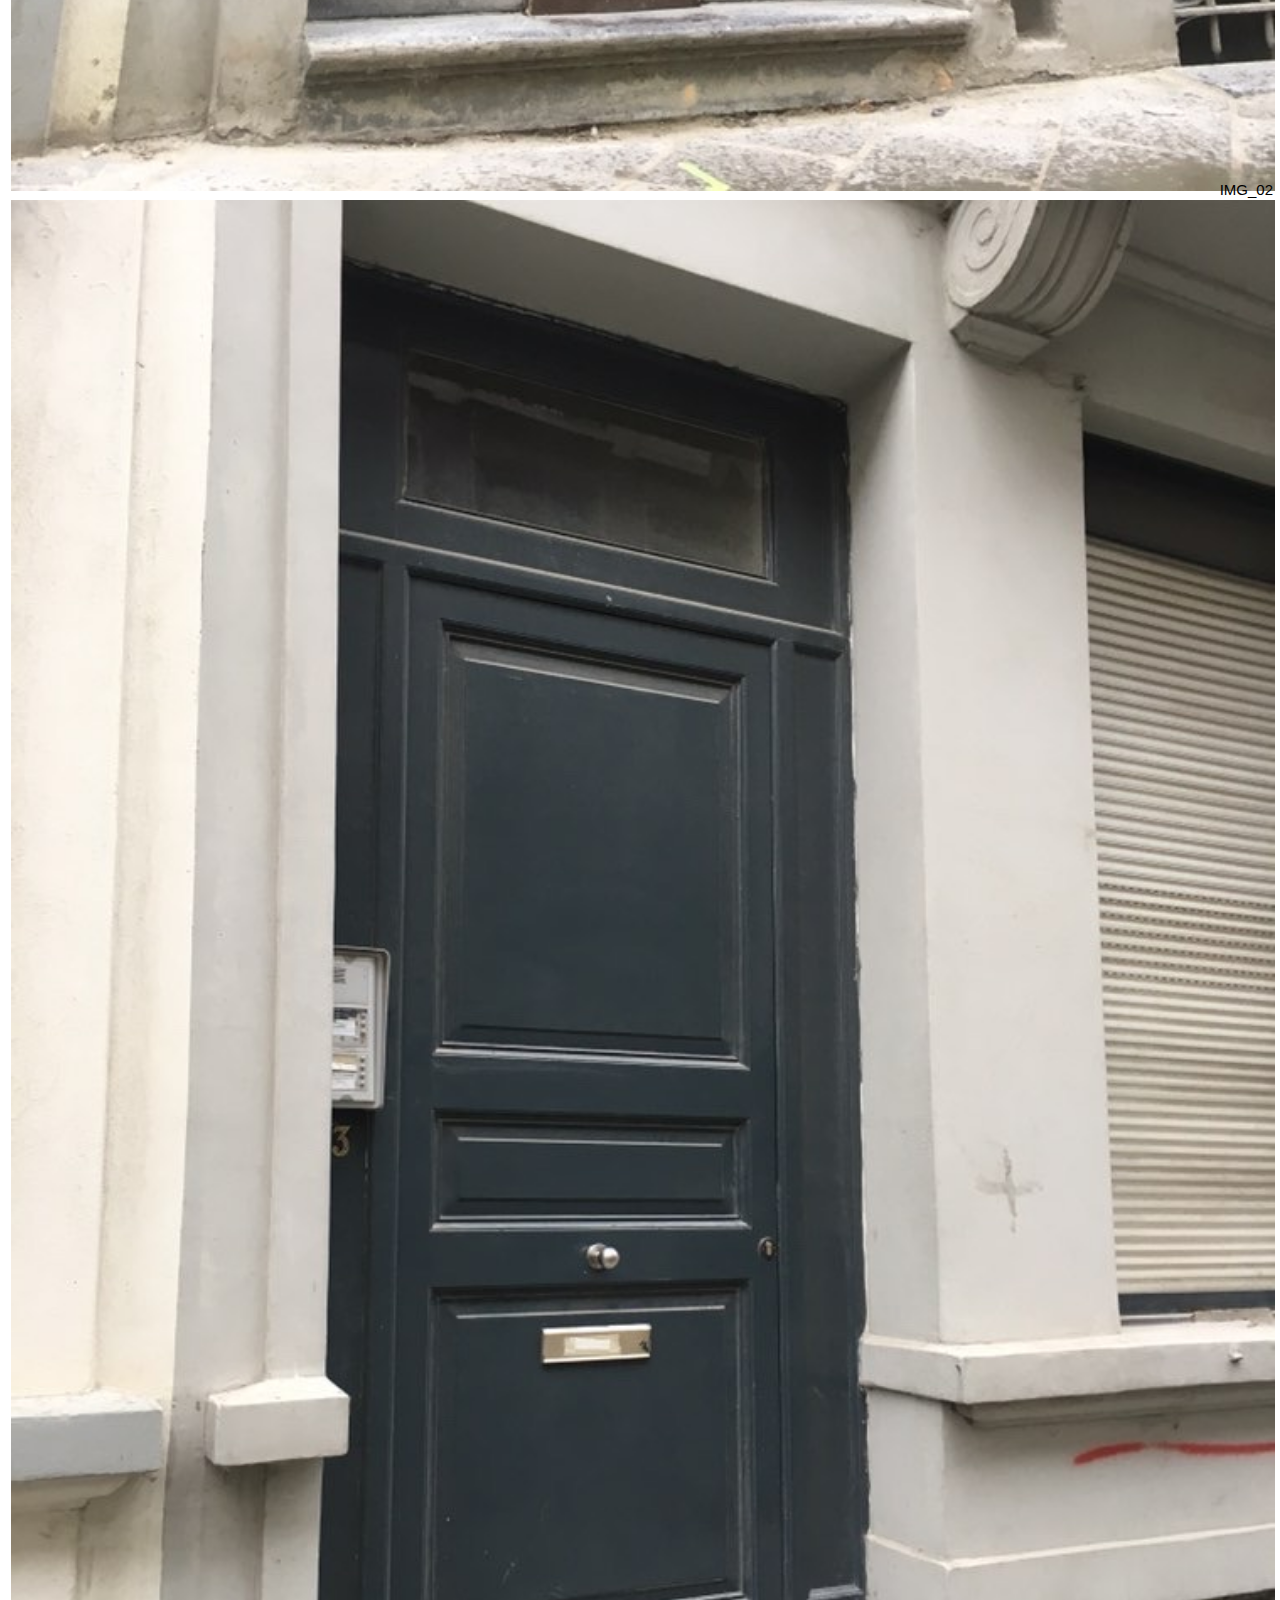
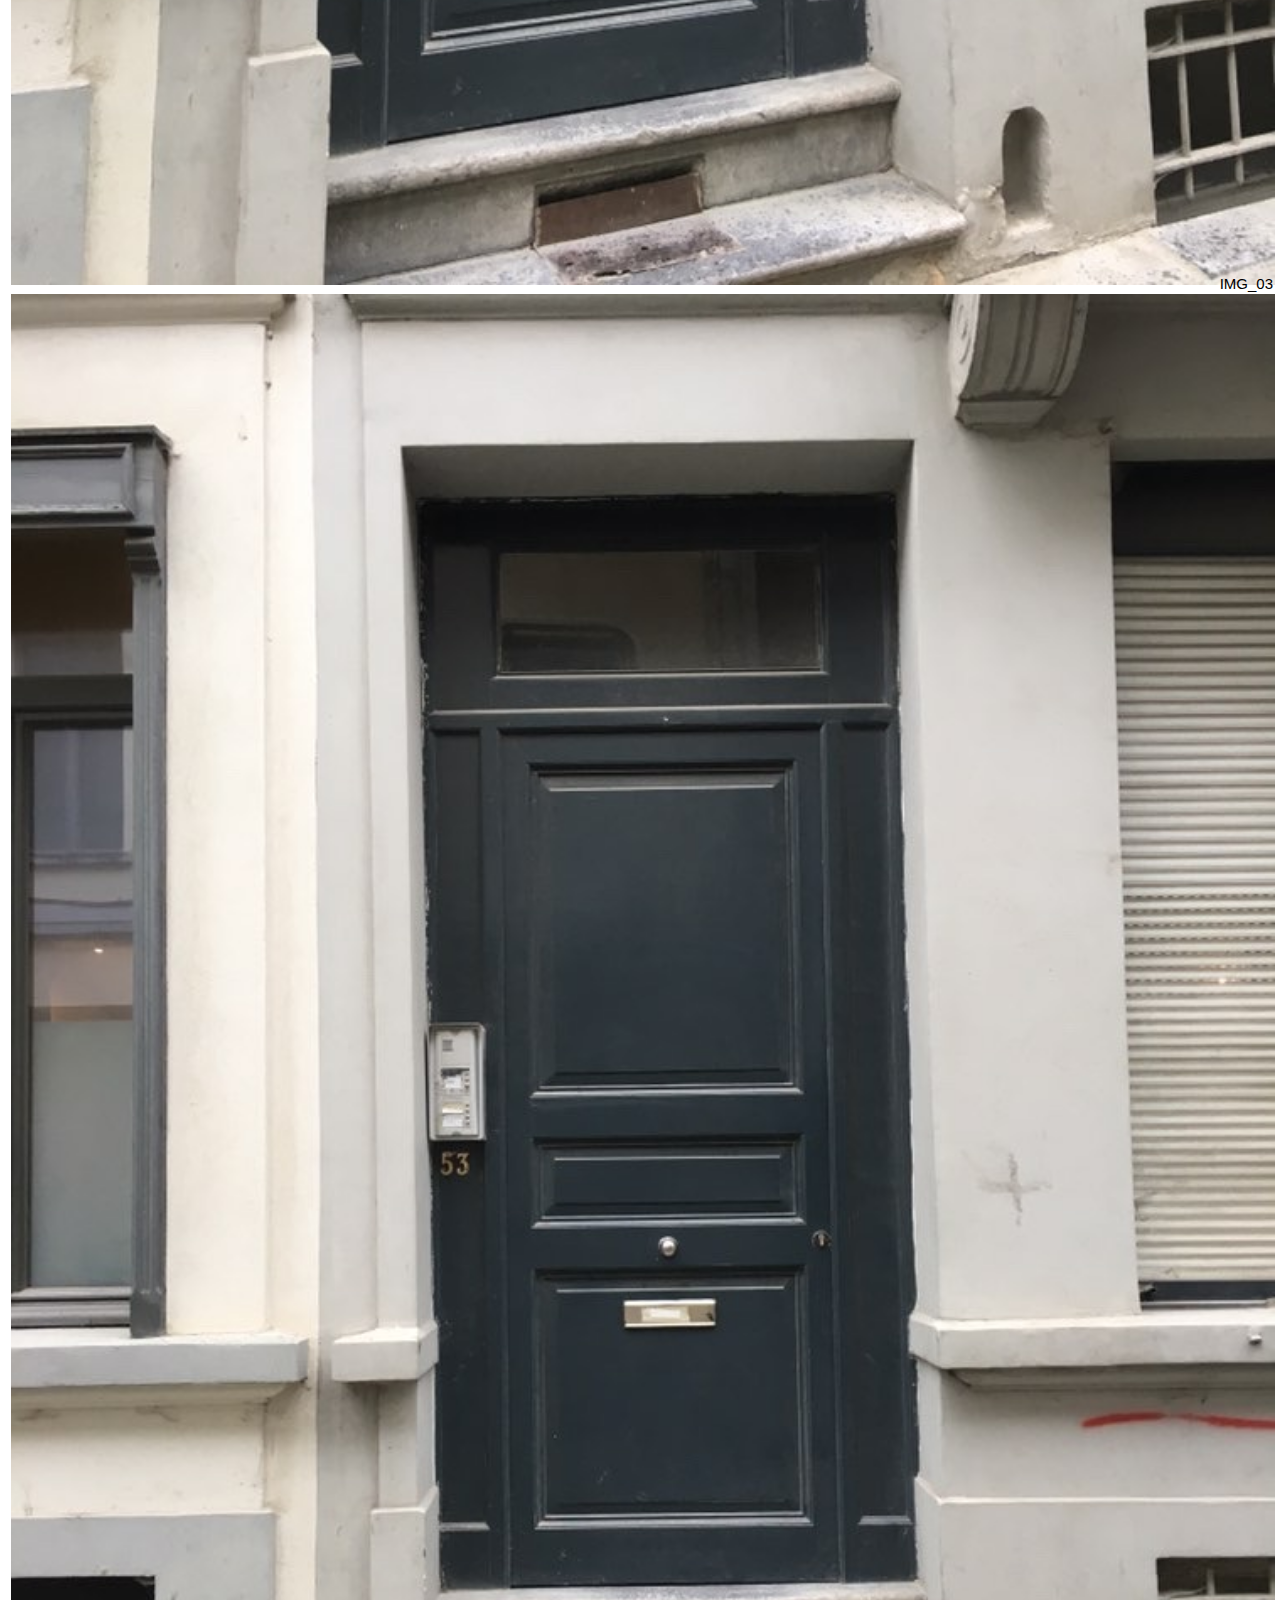
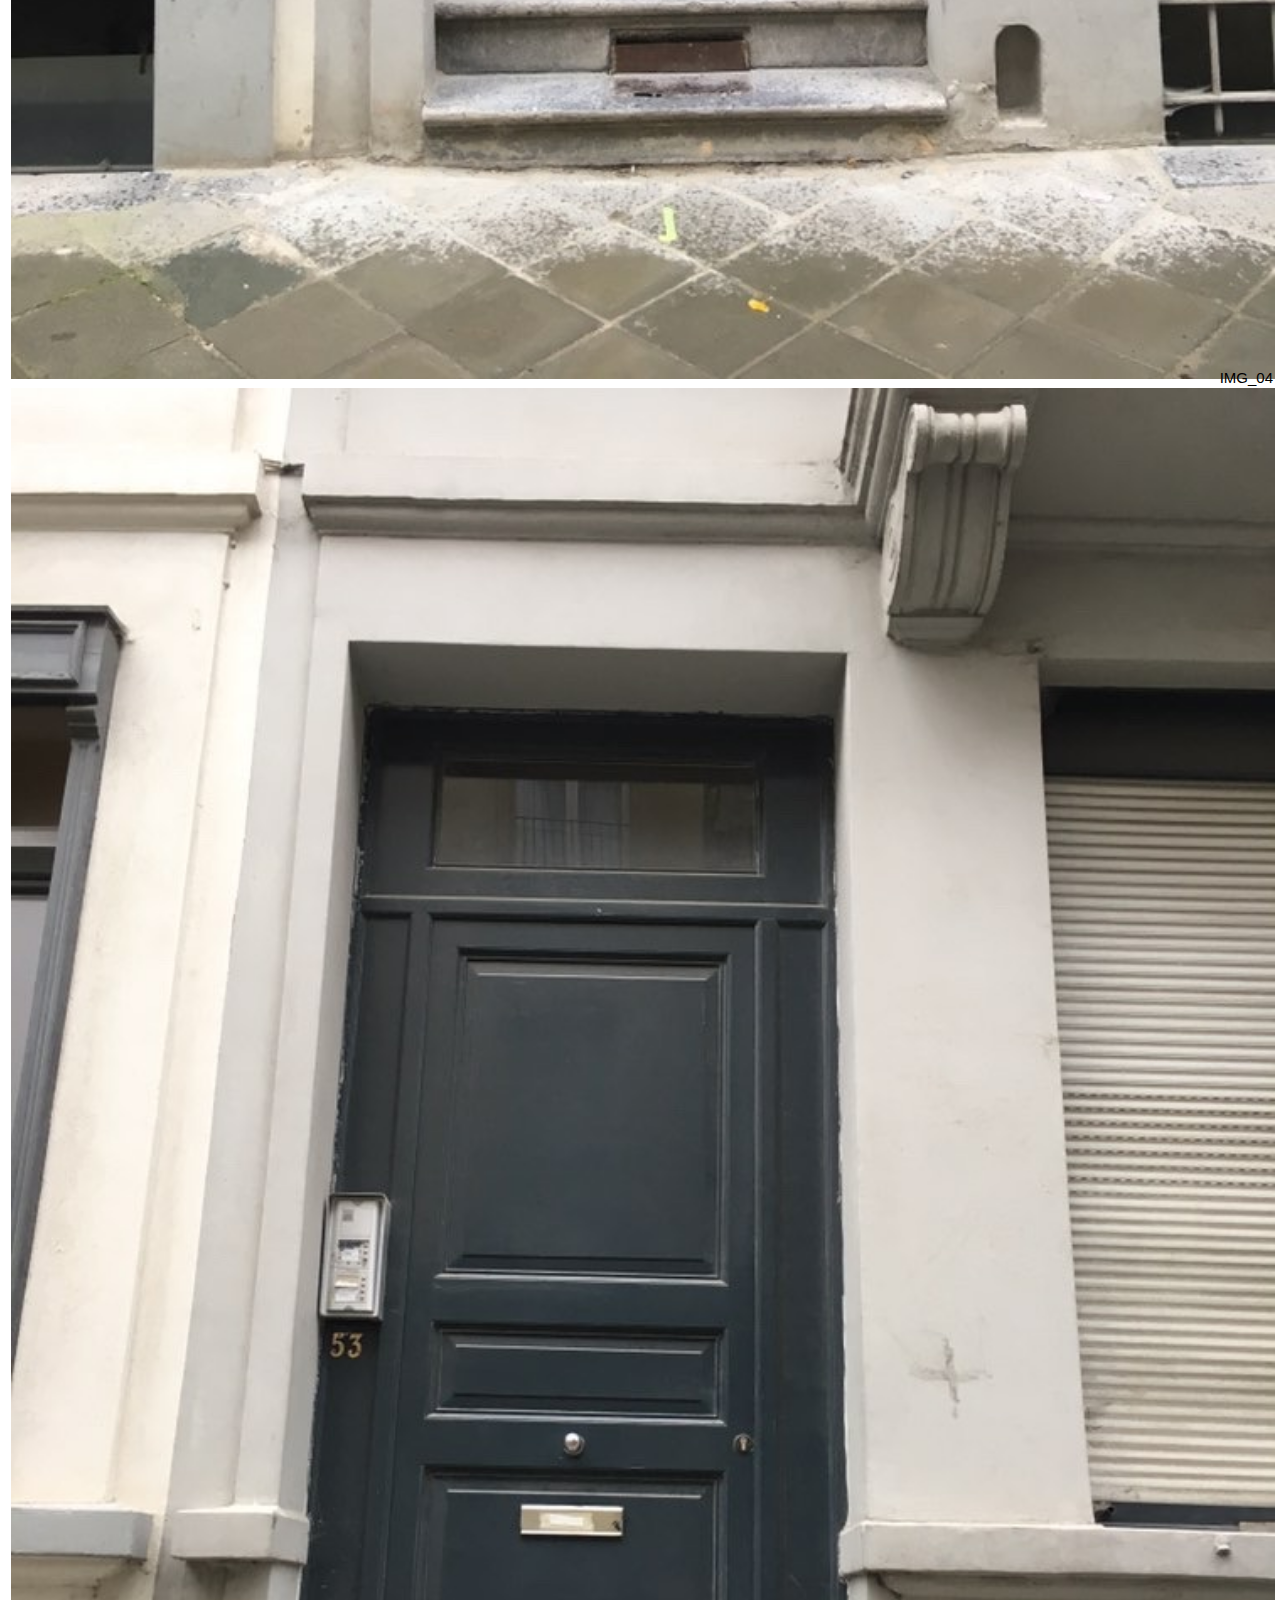
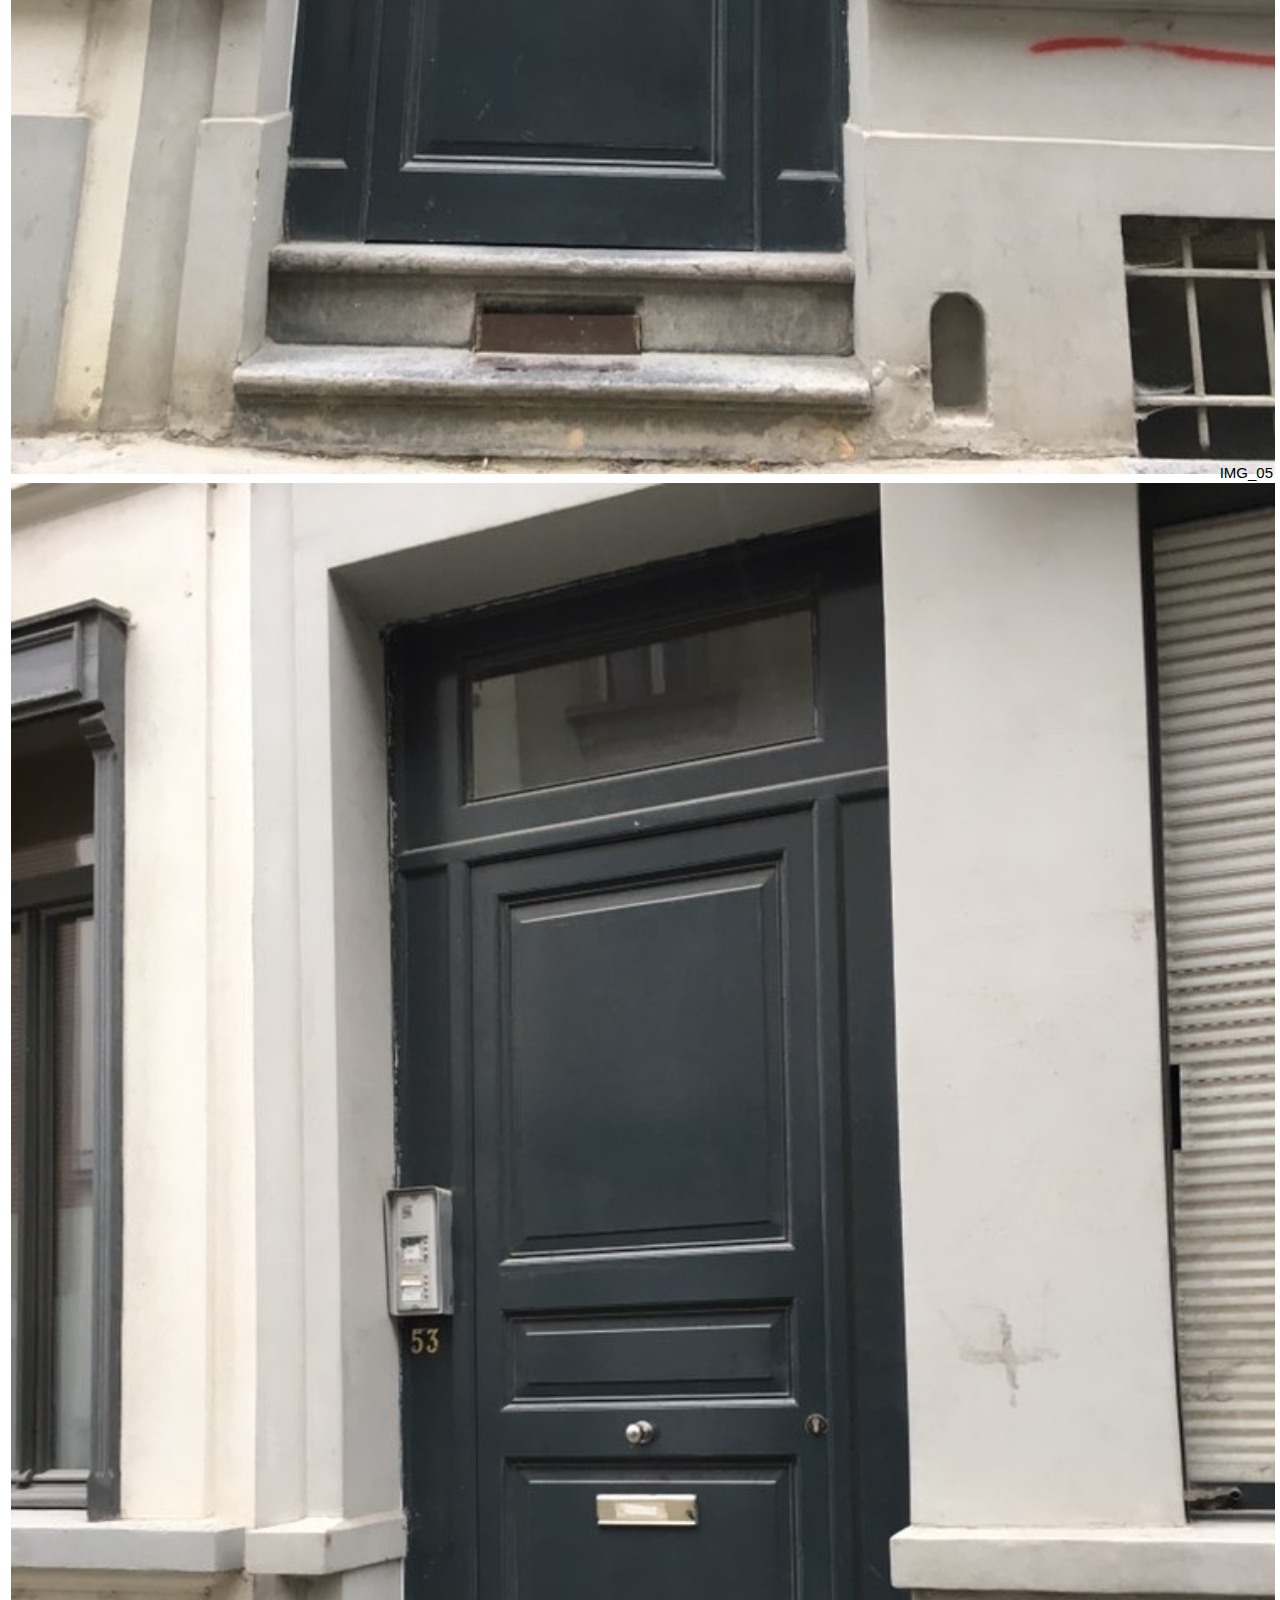
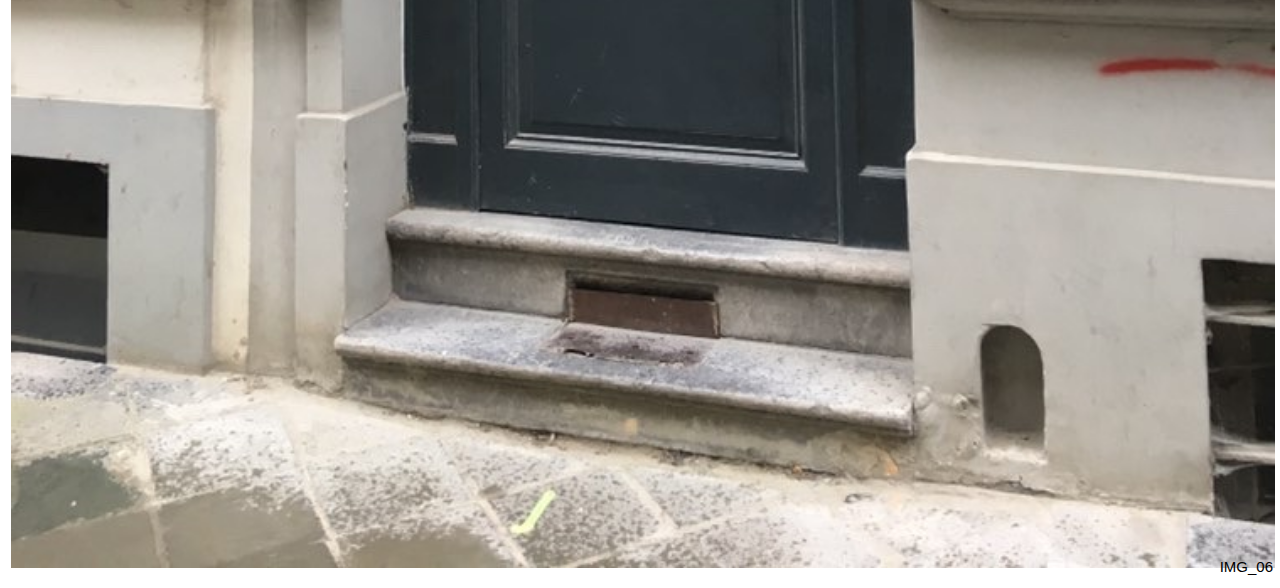
==== commit 8759433b: "Add files via upload" ====
--- a/index-belgiumdata.html
+++ b/index-belgiumdata.html
@@ -22,7 +22,7 @@
     <div class="row">
         <div class="clm">
             <img src="img/lea1.JPG" alt="pic"> 
-            <figcaption> IMG_01 </figcaption>
+            <figcaption> [IMG_01] </figcaption>
         </div>
         <div class="clm">
             <img src="img/lea2.JPG" alt="pic2">
--- a/belgiumdata.css
+++ b/belgiumdata.css
@@ -12,11 +12,12 @@
 width: 100%;
 height: auto;
 }
+
 #OvsK {
     font-family: Arial, Helvetica, sans-serif;
     position: fixed;
     font-size:22px;
-    margin-top: -20px;
+    margin-top: -55px;
     margin-left: 20px;
     color:black;
     z-index: 99;
@@ -26,6 +27,7 @@
         font-family: Arial, Helvetica, sans-serif;
         padding: 2px;
         text-align: right;
+        margin-top: -16px;
         font-size:15px;
       }   
 
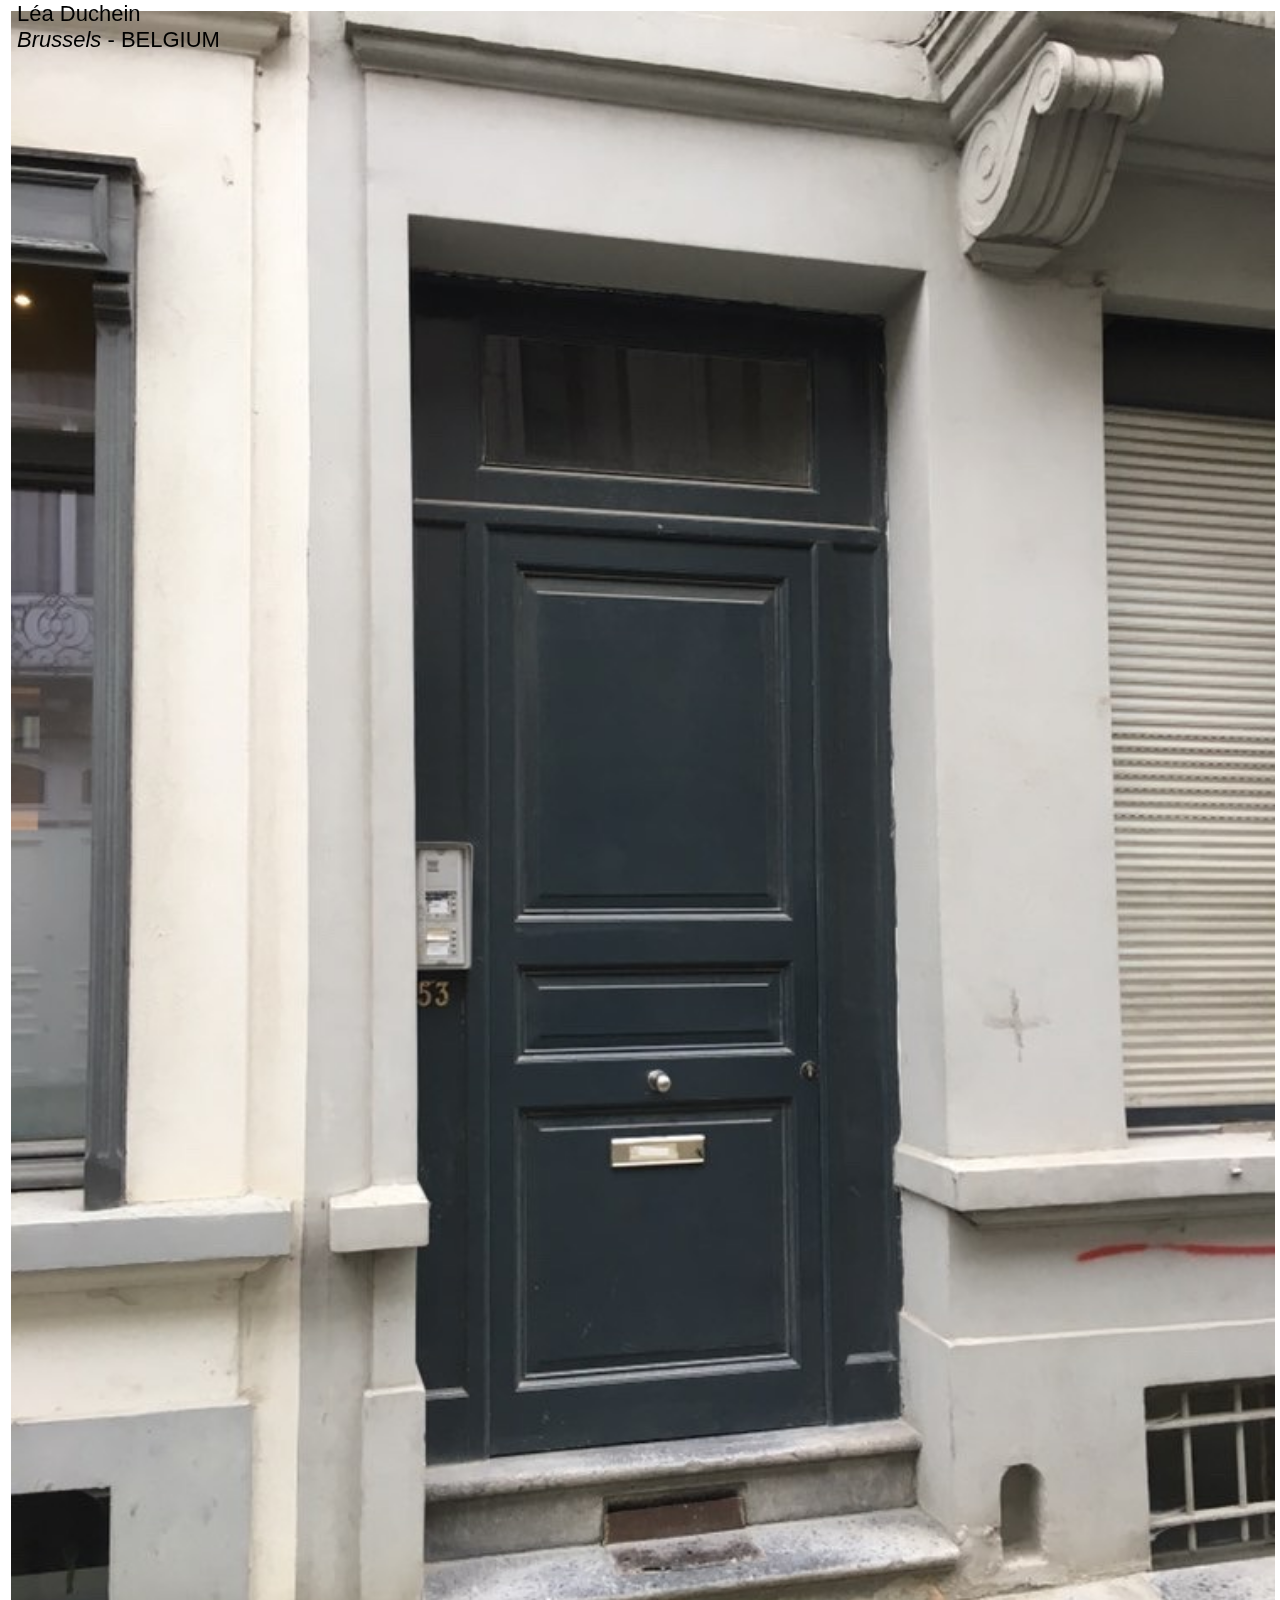
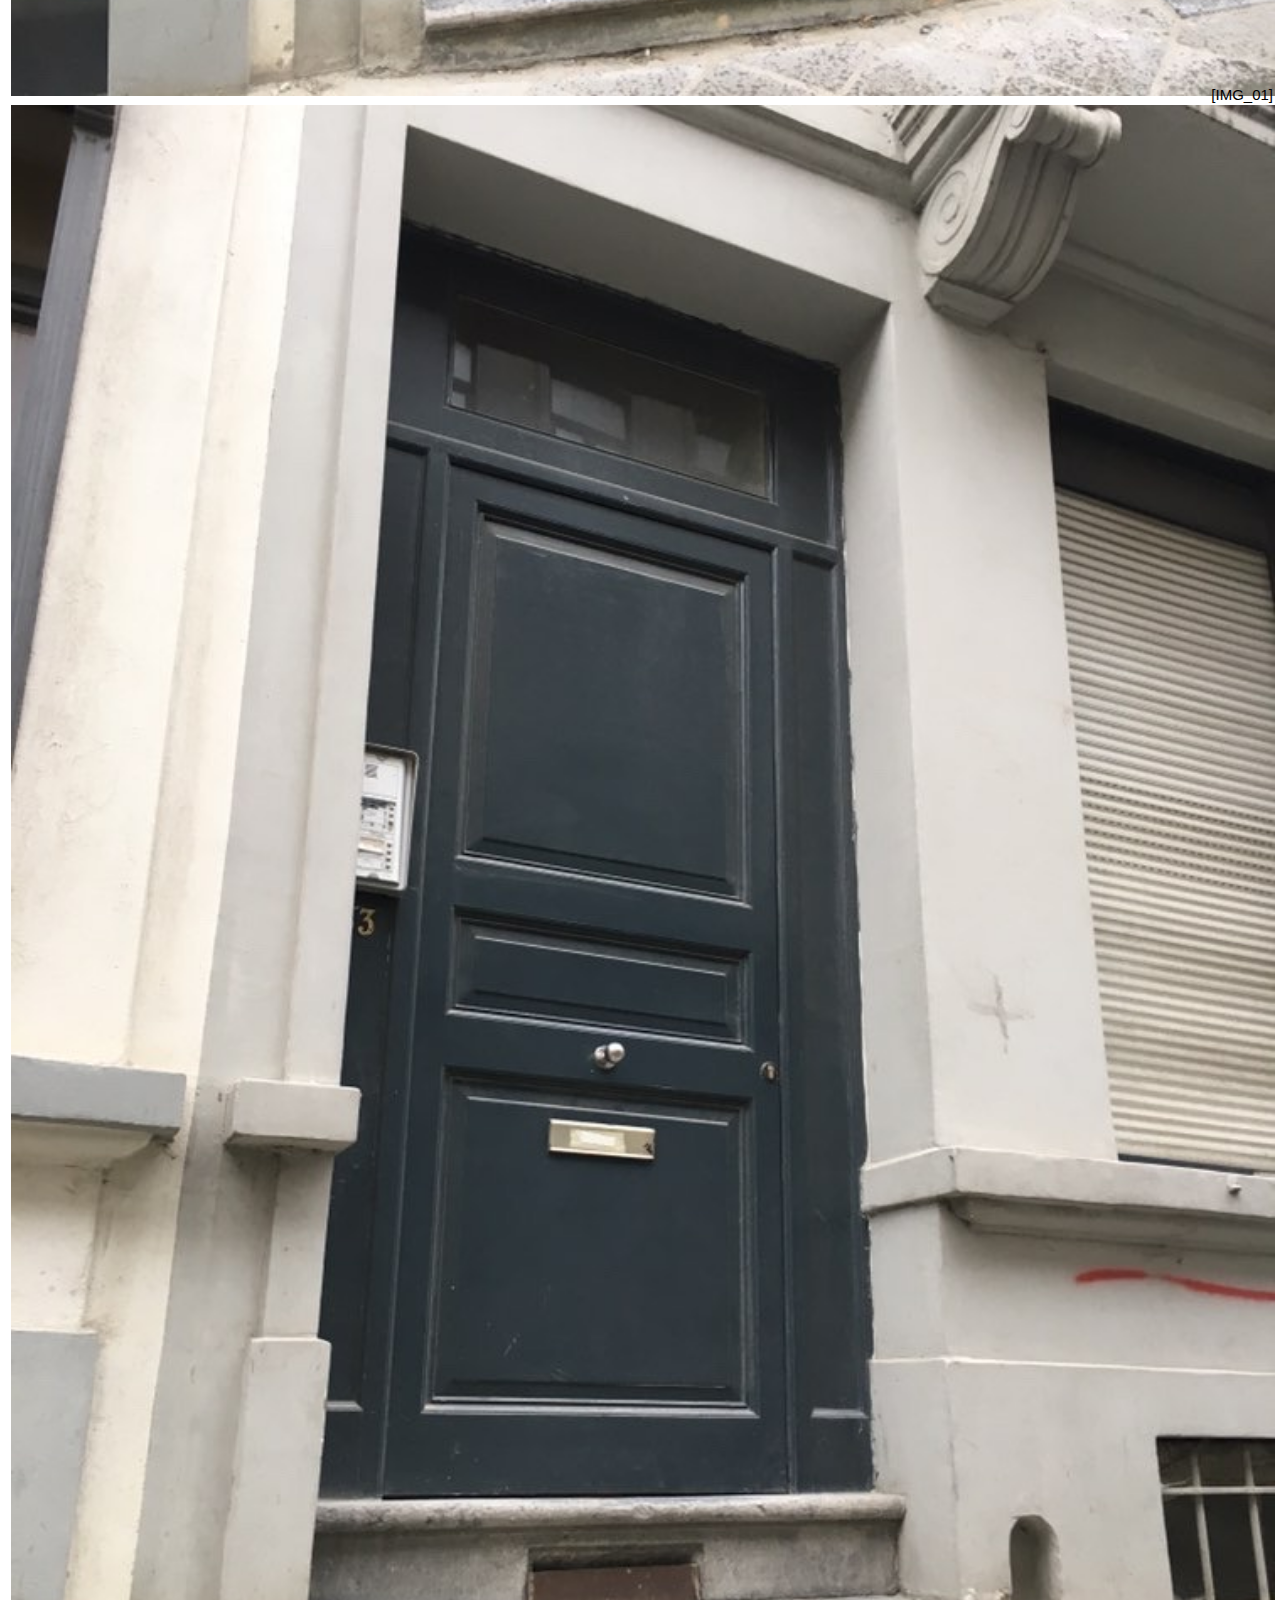
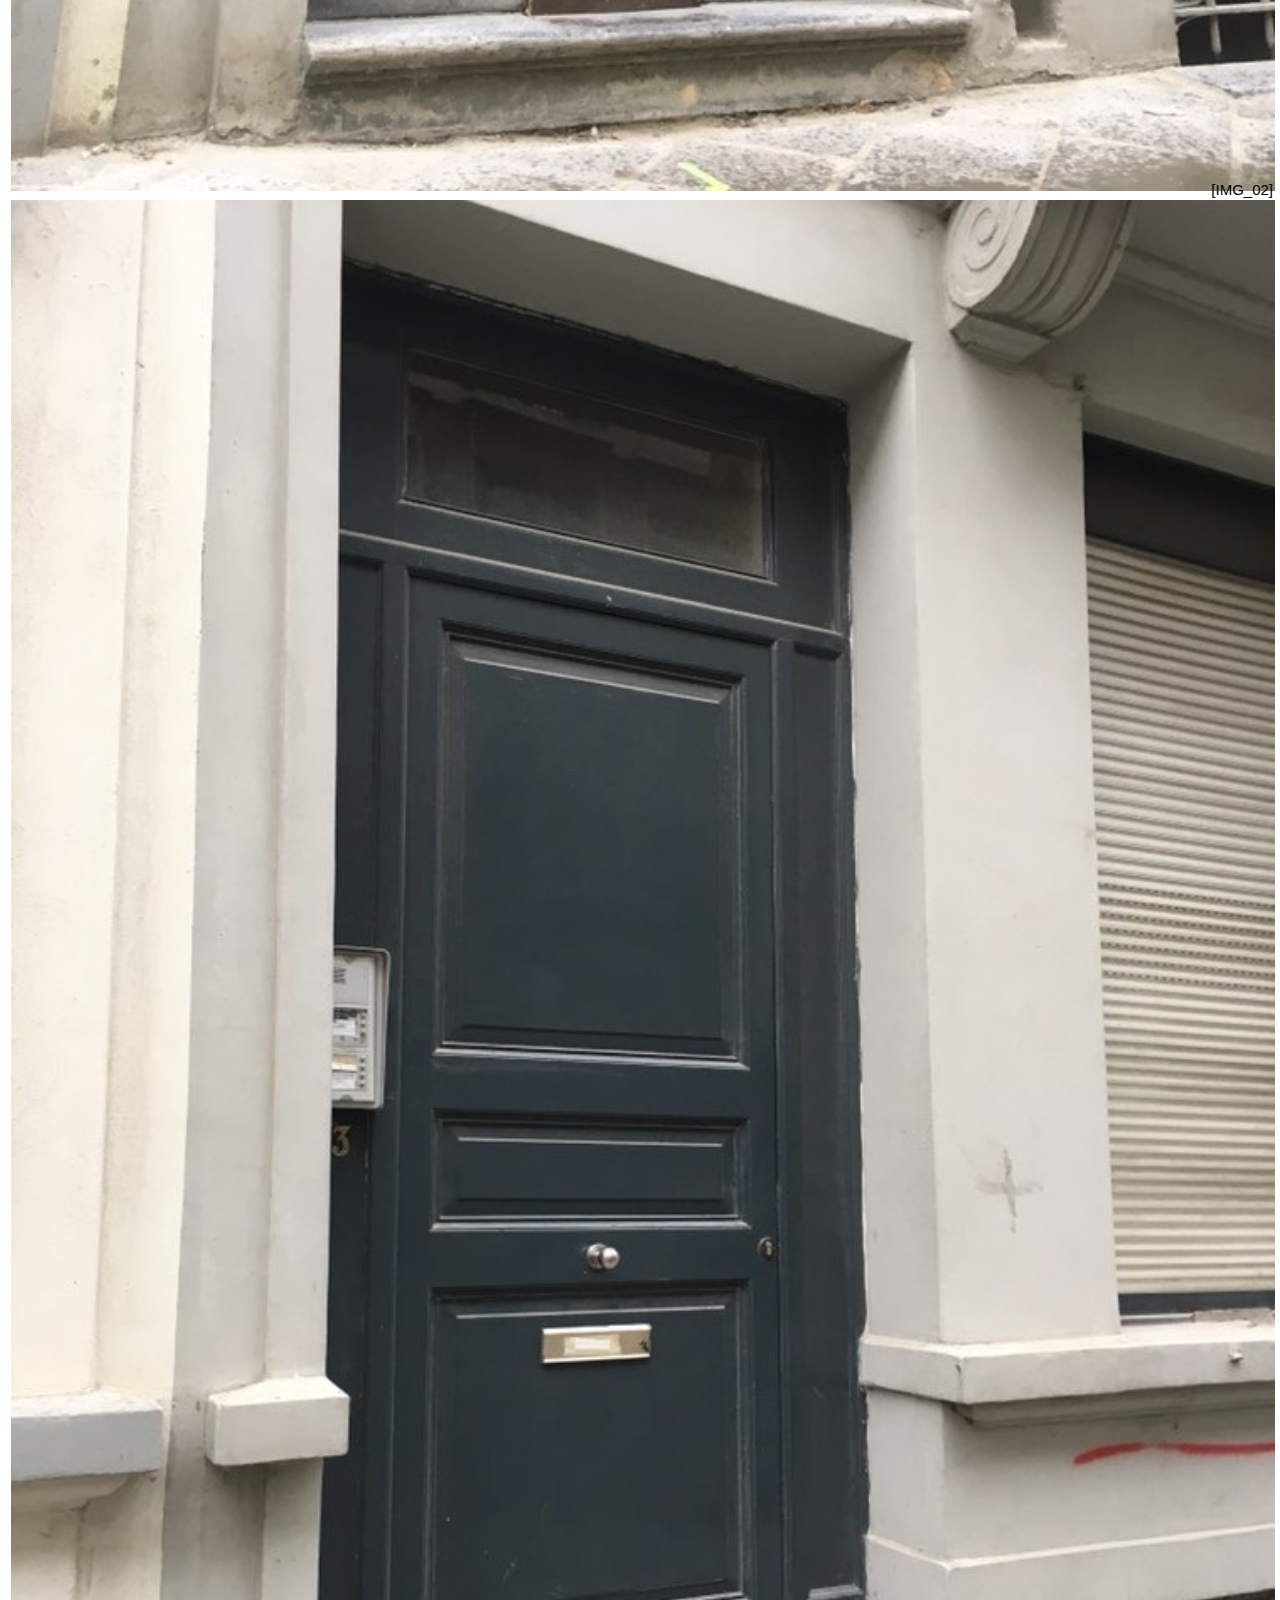
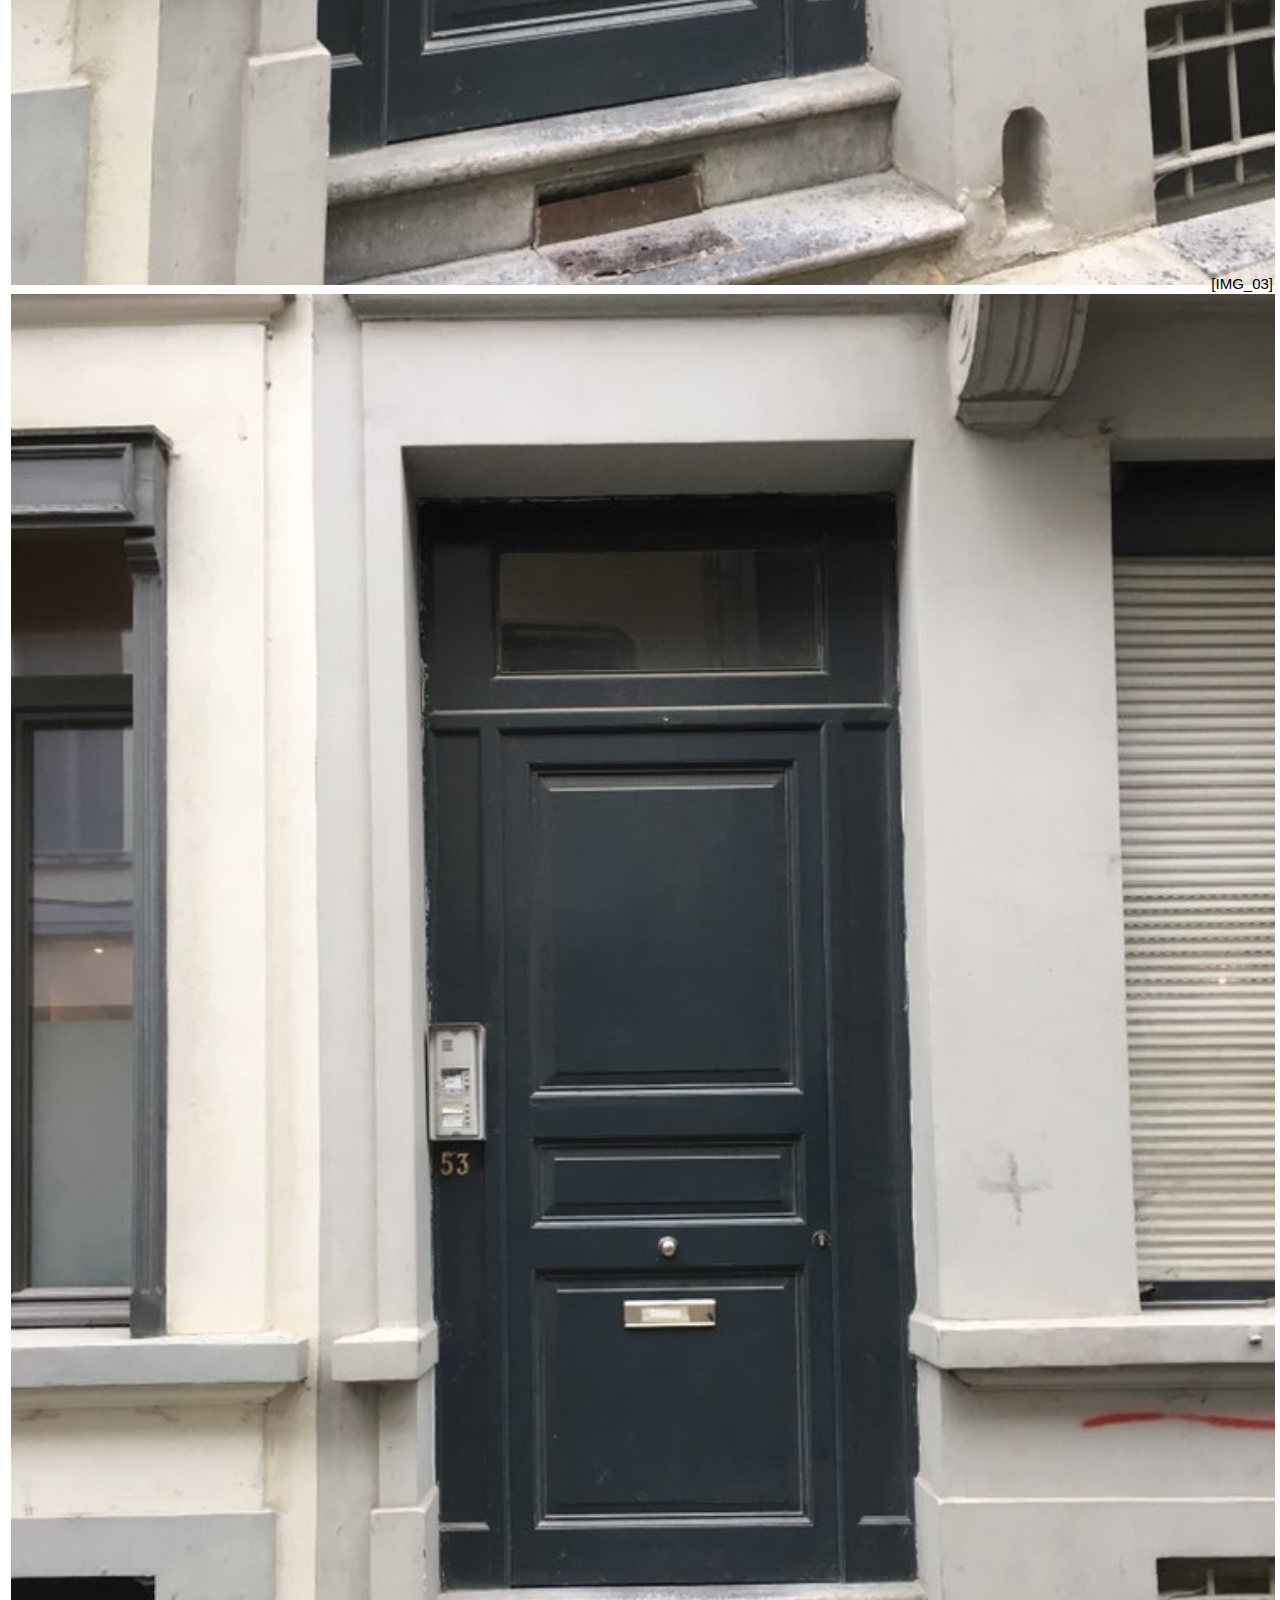
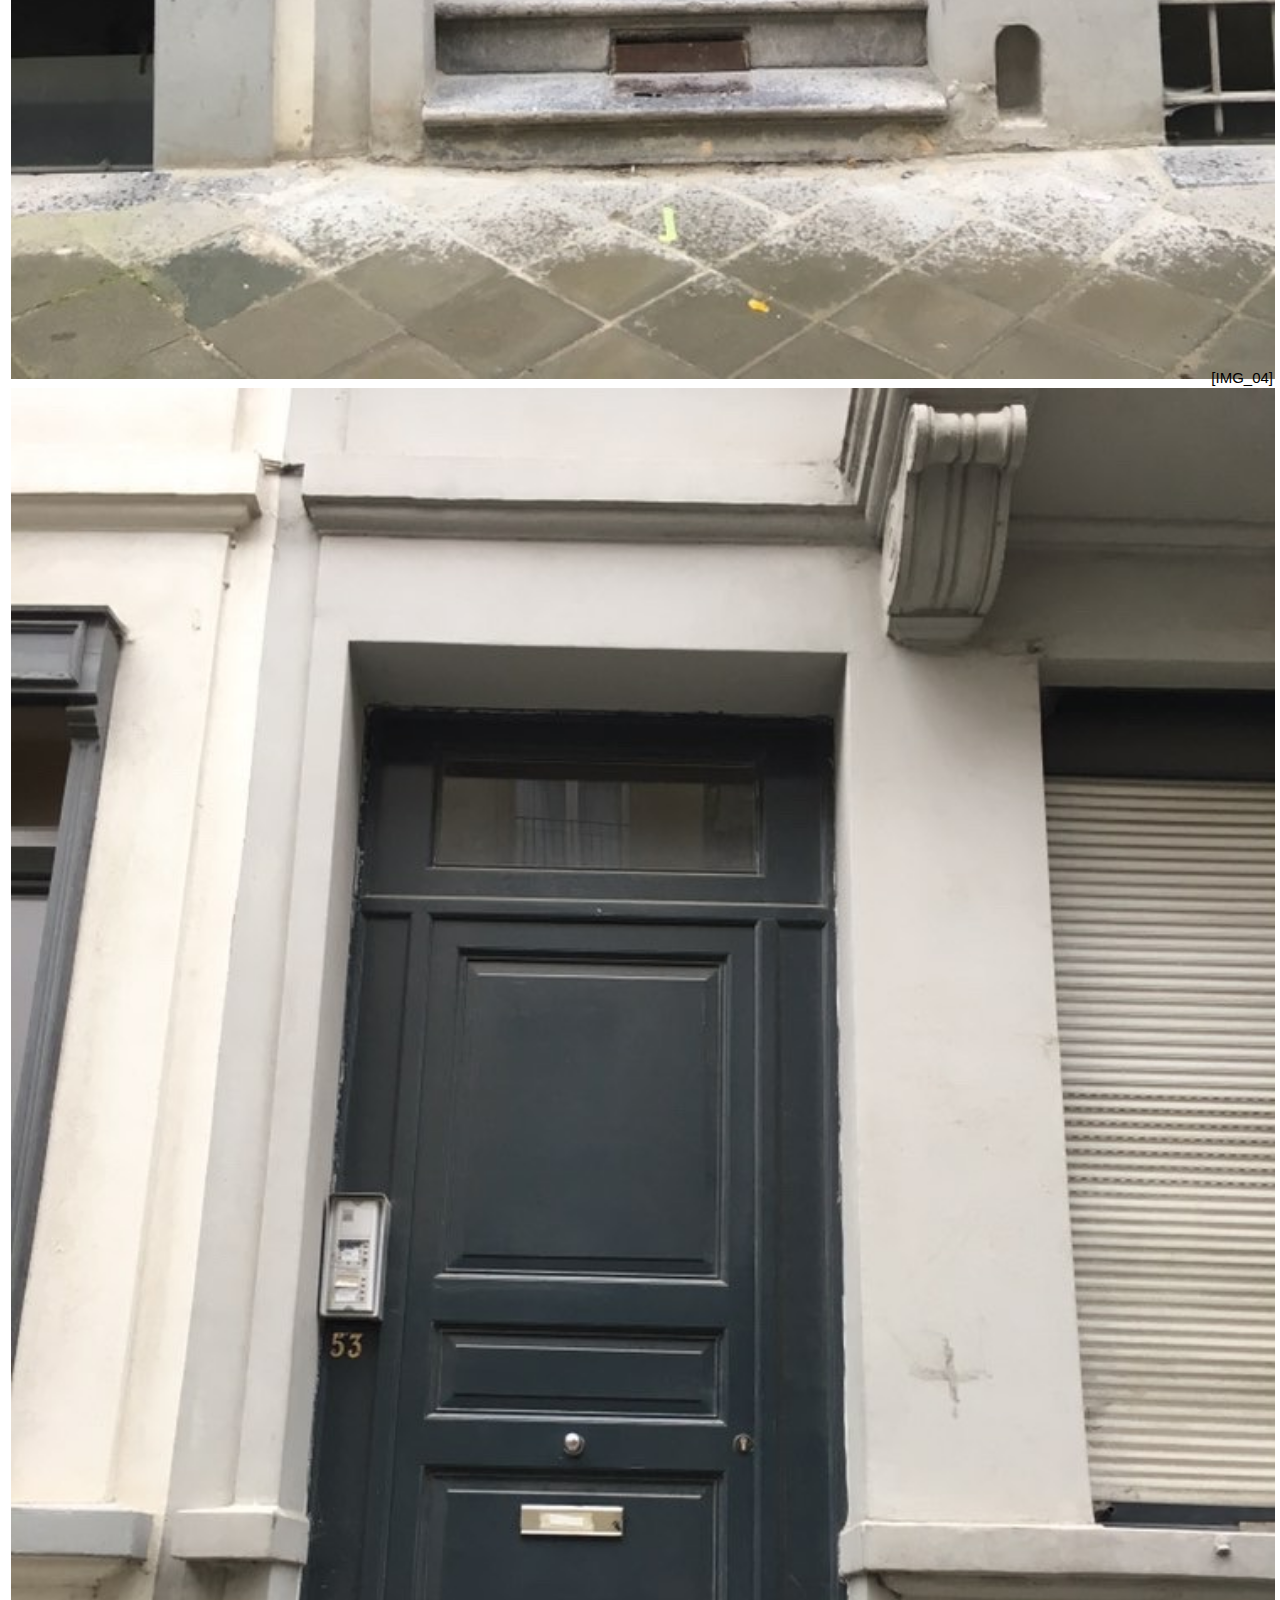
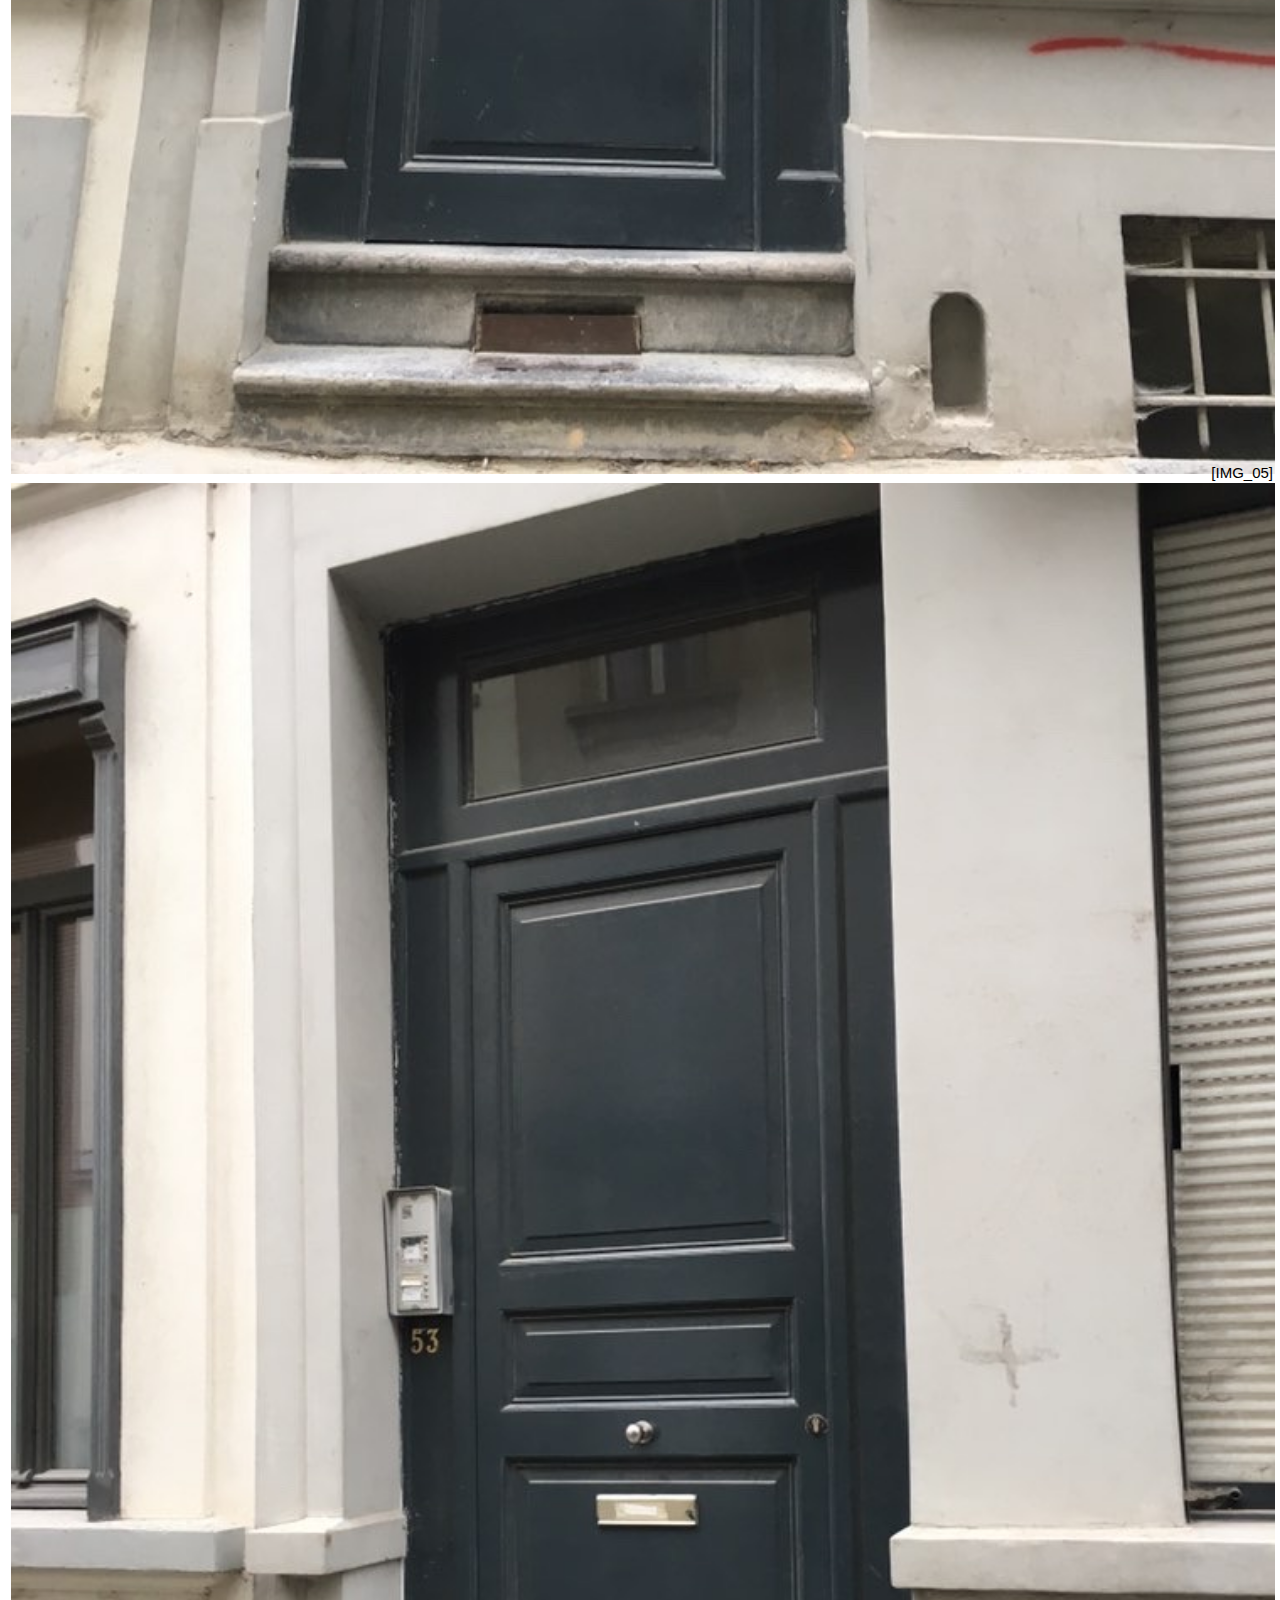
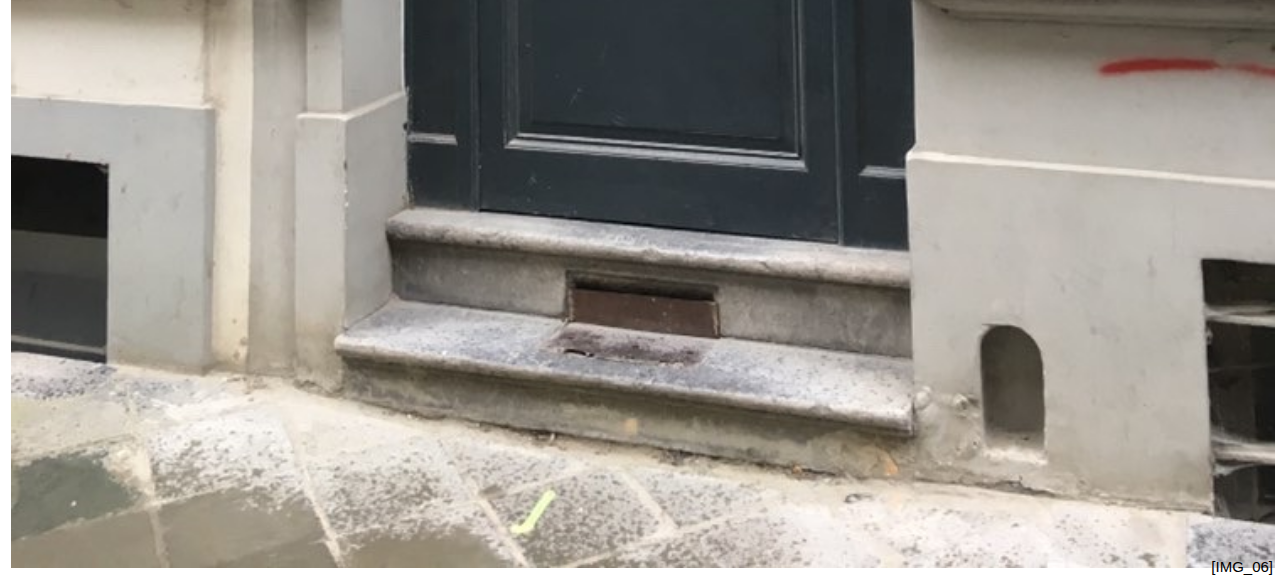
==== commit 06cd3795: "Add files via upload" ====
--- a/index-belgiumdata.html
+++ b/index-belgiumdata.html
@@ -26,23 +26,23 @@
         </div>
         <div class="clm">
             <img src="img/lea2.JPG" alt="pic2">
-            <figcaption> IMG_02 </figcaption>
+            <figcaption> [IMG_02] </figcaption>
         </div>
         <div class="clm">
             <img src="img/lea3.JPG" alt="pic3">
-            <figcaption> IMG_03 </figcaption>
+            <figcaption> [IMG_03] </figcaption>
         </div>
         <div class="clm">
             <img src="img/lea4.JPG" alt="pic4">
-            <figcaption> IMG_04 </figcaption>
+            <figcaption> [IMG_04] </figcaption>
         </div>
         <div class="clm">
             <img src="img/lea5.JPG" alt="pic5" >
-            <figcaption> IMG_05 </figcaption>
+            <figcaption> [IMG_05] </figcaption>
         </div>
         <div class="clm">
             <img src="img/lea6.JPG" alt="pic6" >
-            <figcaption> IMG_06 </figcaption>
+            <figcaption> [IMG_06] </figcaption>
         </div>
     </div>
      
--- a/belgiumdata.css
+++ b/belgiumdata.css
@@ -18,7 +18,7 @@
     position: fixed;
     font-size:22px;
     margin-top: -55px;
-    margin-left: 20px;
+    margin-left: 9px;
     color:black;
     z-index: 99;
     }
